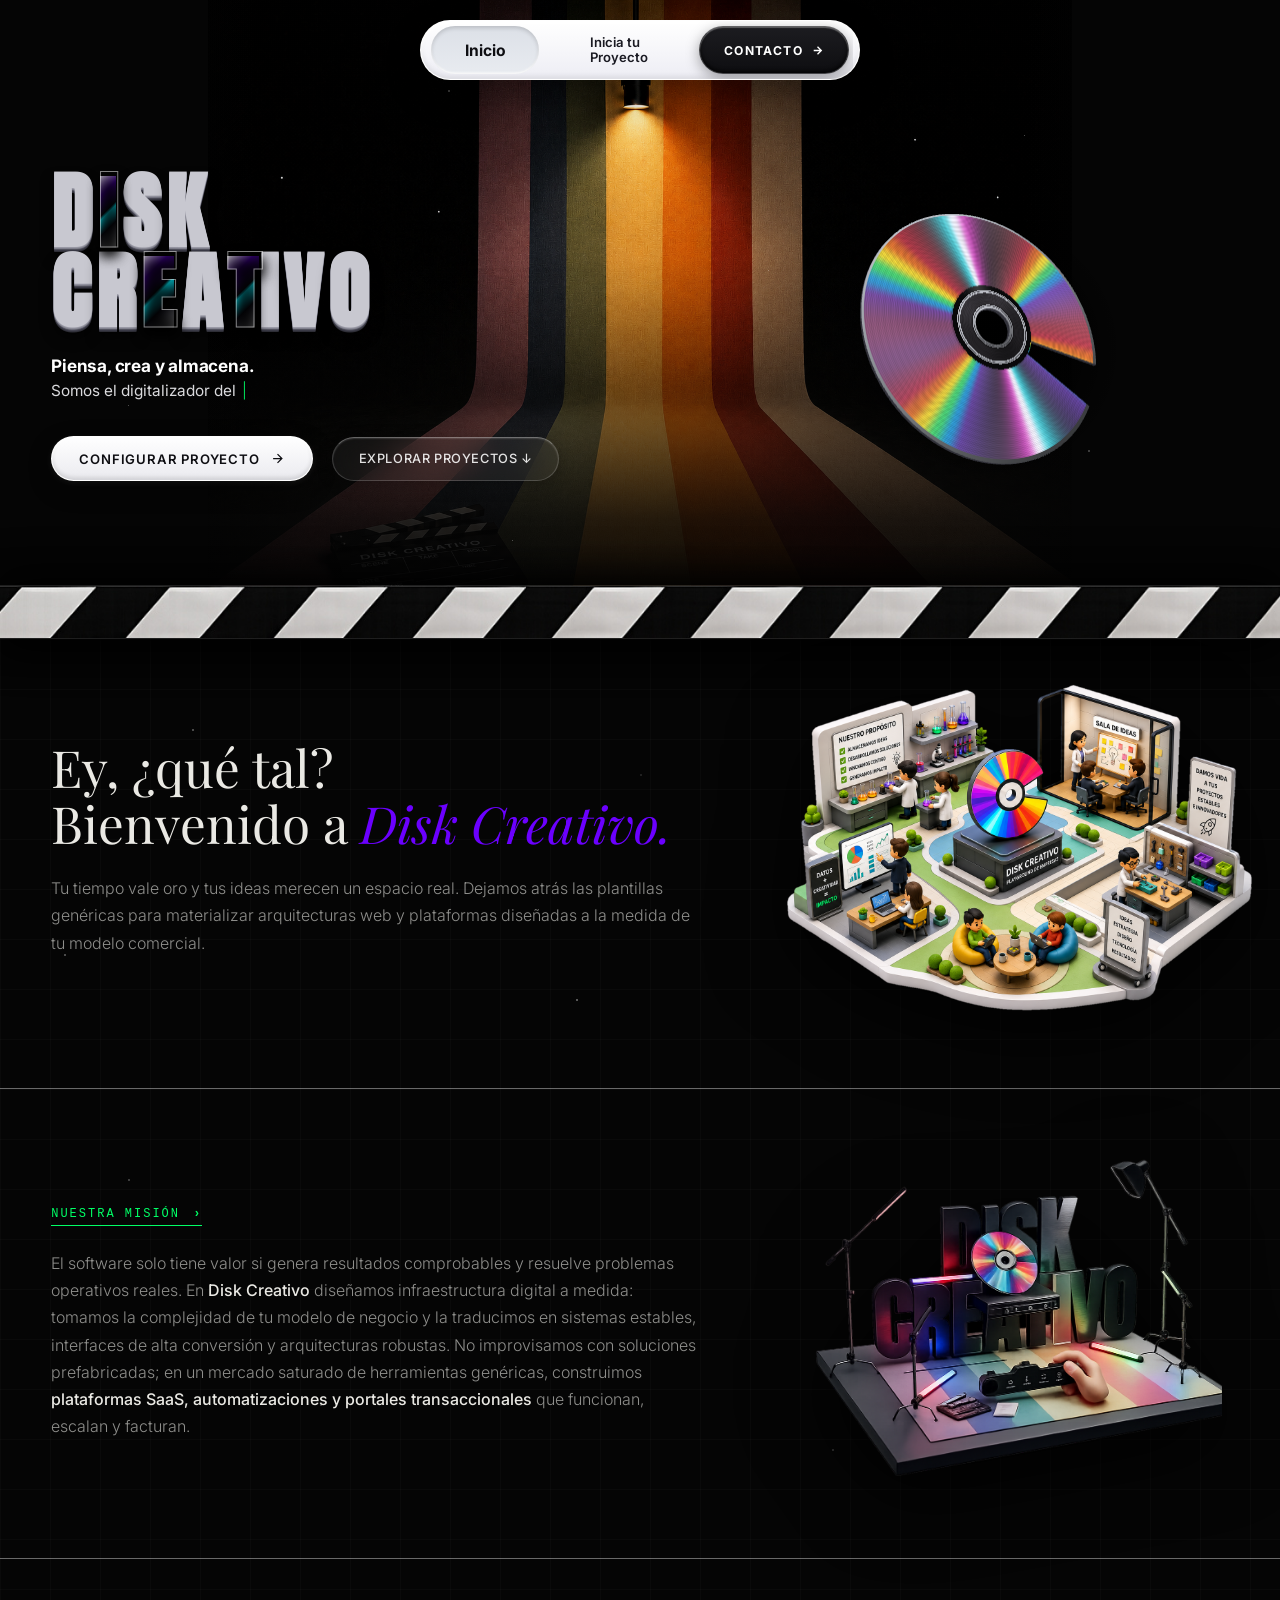
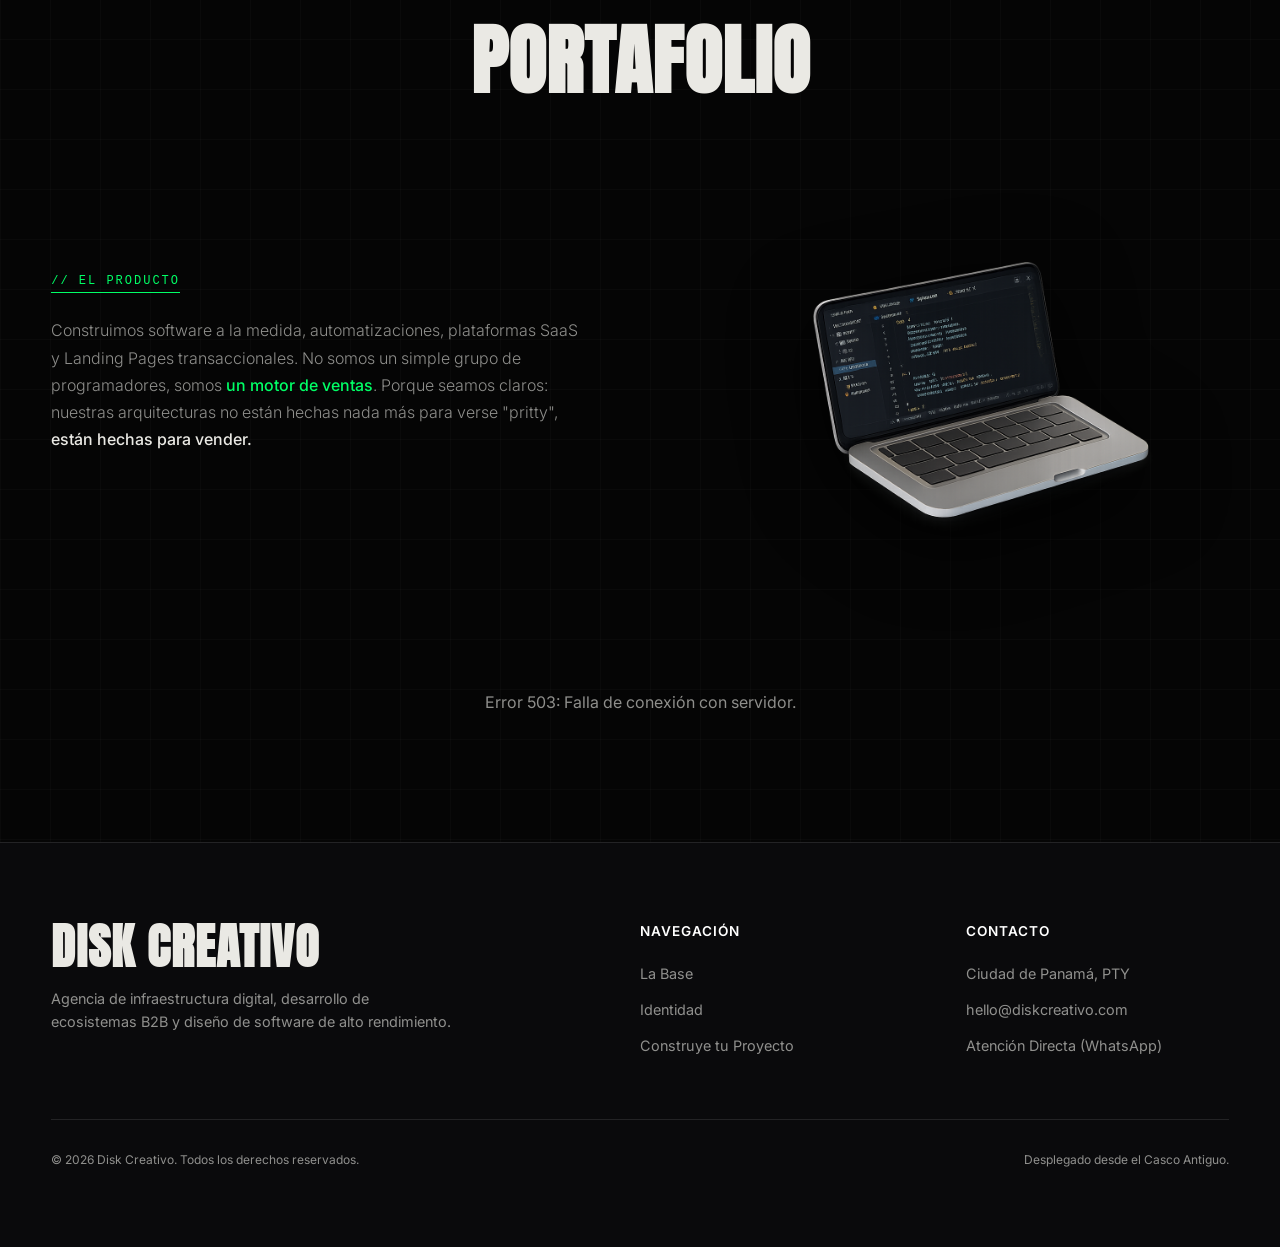
==== index.html @ 026fd25a "feat: implementar scroll suave con offset, hero typewriter dinámico y textos editoriales corporativo" ====
<!DOCTYPE html>
<html lang="es">
<head>
    <meta charset="UTF-8">
    <meta name="viewport" content="width=device-width, initial-scale=1.0, maximum-scale=1.0, user-scalable=no">
    <title>Disk Creativo | Infraestructura Digital</title>
    <meta name="description" content="Disk Creativo | Agencia de infraestructura digital, ecosistemas B2B, plataformas SaaS y Landing Pages transaccionales de alto rendimiento en Panamá.">
    <meta name="theme-color" content="#050505">
    
    <!-- Open Graph / Meta Social -->
    <meta property="og:type" content="website">
    <meta property="og:title" content="Disk Creativo | Infraestructura Digital">
    <meta property="og:description" content="Agencia de infraestructura digital, arquitectura de software y diseño de ecosistemas de alto impacto comercial.">
    <meta property="og:image" content="assets/images/brand/disco-3d.png">
    <meta name="twitter:card" content="summary_large_image">
    
    <!-- Favicon -->
    <link rel="icon" type="image/png" href="assets/images/brand/logo-nav.png">
    
    <!-- Google Fonts -->
    <link rel="preconnect" href="https://fonts.googleapis.com">
    <link rel="preconnect" href="https://fonts.gstatic.com" crossorigin>
    <link href="https://fonts.googleapis.com/css2?family=Anton&family=Inter:wght@300;400;500;600&family=Playfair+Display:ital,wght@0,400;0,600;1,400;1,700&display=swap" rel="stylesheet">

    <!-- Estilos Modulares -->
    <link rel="stylesheet" href="assets/css/main.css?v=19">
    <link rel="stylesheet" href="assets/css/landing.css?v=19">
</head>
<body>

    <!-- Lienzo de fondo ambiental espacial -->
    <div class="ambient-canvas" id="parallaxBg"></div>

    <!-- Ecosistema 3D de Cubos Flotantes -->
    <div class="floating-ecosystem">
        <div class="cube-container sym-1"><div class="cube-object"><div class="c-f f"></div><div class="c-f bk"></div><div class="c-f L"></div><div class="c-f R"></div><div class="c-f T"></div><div class="c-f B"></div></div></div>
        <div class="cube-container sym-2"><div class="cube-object"><div class="c-f f"></div><div class="c-f bk"></div><div class="c-f L"></div><div class="c-f R"></div><div class="c-f T"></div><div class="c-f B"></div></div></div>
        <div class="cube-container sym-3"><div class="cube-object"><div class="c-f f"></div><div class="c-f bk"></div><div class="c-f L"></div><div class="c-f R"></div><div class="c-f T"></div><div class="c-f B"></div></div></div>
        <div class="cube-container sym-4"><div class="cube-object"><div class="c-f f"></div><div class="c-f bk"></div><div class="c-f L"></div><div class="c-f R"></div><div class="c-f T"></div><div class="c-f B"></div></div></div>
    </div>

    <!-- Campo de estrellas -->
    <div class="stars-container">
        <div class="stars-1"></div>
        <div class="stars-2"></div>
    </div>

    <!-- ─── 02. NAVBAR CLAYMORPHISM 3D & APPLE LIQUID GLASS ─── -->
    <nav class="top-navbar nav-claymorphic is-at-top" id="topNavbar">
        <div class="navbar-inner-wrapper">
            <!-- 1. Logo de la Marca: Colapsado en estado inicial, aparece al scrollear -->
            <a href="#inicio" class="navbar-brand">
                <img src="assets/images/brand/logo-nav.png" alt="Disk Icon" class="brand-icon">
                <span class="brand-name">DISK<br>CREATIVO</span>
            </a>

            <!-- 2. Botón Inicio -->
            <a href="#inicio" class="nav-link nav-link-inicio active">
                <span>Inicio</span>
            </a>

            <!-- 3. Enlace Inicia tu Proyecto -->
            <a href="dex.html" class="nav-link nav-link-multiline">
                <span>Inicia tu<br>Proyecto</span>
            </a>

            <!-- 4. Botón Contacto -->
            <a href="https://wa.me/50768529324" target="_blank" rel="noopener noreferrer" class="nav-btn-clay">
                <span>CONTACTO</span>
                <svg viewBox="0 0 24 24" fill="none" stroke="currentColor" stroke-width="2.5"><path d="M5 12h14M12 5l7 7-7 7"/></svg>
            </a>
        </div>
    </nav>

    <!-- ─── HERO SECTION (DISTRIBUCIÓN ASIMÉTRICA & COMPACTA) ─── -->
    <section class="hero-section hero-compact" id="inicio">
        <div class="hero-split-container">
            
            <!-- Columna Izquierda: Identidad & Titular Compacto -->
            <div class="hero-text-col">
                <h1 class="hero-compact-title">
                    <div class="title-line line-disk">
                        <span class="solid-gray-letter delay-1">D</span>
                        <span class="acrylic-letter float-anim delay-1" data-text="I">I</span>
                        <span class="solid-gray-letter">S</span>
                        <span class="solid-gray-letter float-anim delay-2">K</span>
                    </div>
                    <div class="title-line line-creativo">
                        <span class="solid-gray-letter float-anim delay-3">C</span>
                        <span class="solid-gray-letter delay-4">R</span>
                        <span class="acrylic-letter float-anim delay-4" data-text="E">E</span>
                        <span class="solid-gray-letter delay-5">A</span>
                        <span class="acrylic-letter overlap-t float-anim delay-5" data-text="T">T</span>
                        <span class="solid-gray-letter overlap-i delay-6">I</span>
                        <span class="solid-gray-letter float-anim delay-6">V</span>
                        <span class="solid-gray-letter">O</span>
                    </div>
                </h1>

                <p class="hero-compact-statement">
                    <span class="hero-statement-lead">Piensa, crea y almacena.</span><br>
                    <span class="typewriter-text" id="typewriterText"></span><span class="typewriter-cursor">|</span>
                </p>

                <div class="hero-actions-row">
                    <a href="dex.html" class="hero-action-primary">
                        <span>Configurar Proyecto</span>
                        <svg viewBox="0 0 24 24" fill="none" stroke="currentColor" stroke-width="2"><path d="M5 12h14M12 5l7 7-7 7"/></svg>
                    </a>
                    <a href="#proyectos" class="hero-action-secondary">
                        Explorar Proyectos ↓
                    </a>
                </div>
            </div>

            <!-- Columna Derecha: Tótem Isotipo 3D Real (Three.js WebGL) -->
            <div class="hero-visual-col">
                <div class="hero-disc-wrapper" id="webglDiscContainer">
                    <!-- Canvas 3D con Three.js -->
                    <canvas id="threeDiscCanvas"></canvas>
                </div>
            </div>

        </div>
    </section>

    <!-- Corte Analógico -->
    <div class="analog-cut"></div>

    <!-- ─── CUERPO EDITORIAL Y PORTAFOLIO ─── -->
    <main class="engineering-bg" id="identidad">
        
        <div class="minimal-stars"></div>

        <div class="content-wrapper">
            
            <!-- Sección: Bienvenida -->
            <section class="b2b-block">
                <div class="block-text">
                    <h2 class="bp-title">Ey, ¿qué tal?<br>Bienvenido a <i>Disk Creativo.</i></h2>
                    <p class="bp-desc">
                        Tu tiempo vale oro y tus ideas merecen un espacio real. Dejamos atrás las plantillas genéricas para materializar arquitecturas web y plataformas diseñadas a la medida de tu modelo comercial.
                    </p>
                </div>
                <div class="block-img">
                    <img src="assets/images/editorial/playground-3d.png" alt="Disk Creativo 3D Playground Render" class="bp-img playground-render" loading="lazy" decoding="async">
                </div>
            </section>

            <!-- Sección: Nuestra Misión -->
            <section class="b2b-block">
                <div class="block-text">
                    <span class="bp-sub">NUESTRA MISIÓN <span class="terminal-caret">›</span></span>
                    <p class="bp-desc">
                        El software solo tiene valor si genera resultados comprobables y resuelve problemas operativos reales. En <strong>Disk Creativo</strong> diseñamos infraestructura digital a medida: tomamos la complejidad de tu modelo de negocio y la traducimos en sistemas estables, interfaces de alta conversión y arquitecturas robustas. No improvisamos con soluciones prefabricadas; en un mercado saturado de herramientas genéricas, construimos <strong>plataformas SaaS, automatizaciones y portales transaccionales</strong> que funcionan, escalan y facturan.
                    </p>
                </div>
                <div class="block-img">
                    <img src="assets/images/editorial/maqueta-movil.png" alt="Maqueta Visión Móvil" class="bp-img mobile-render" loading="lazy" decoding="async">
                </div>
            </section>

            <!-- Sección: El Producto y Portafolio -->
            <section class="b2b-block portfolio-block" id="proyectos">
                
                <div class="projects-header">
                    <h2 class="projects-title">Portafolio</h2>
                </div>

                <div class="product-split">
                    <div class="block-text">
                        <span class="bp-sub">// EL PRODUCTO</span>
                        <p class="bp-desc">
                            Construimos software a la medida, automatizaciones, plataformas SaaS y Landing Pages transaccionales. No somos un simple grupo de programadores, somos <span class="bp-highlight">un motor de ventas</span>. Porque seamos claros: nuestras arquitecturas no están hechas nada más para verse "pritty", <strong>están hechas para vender.</strong>
                        </p>
                    </div>
                    <div class="block-img">
                        <img src="assets/images/editorial/laptop-proyectos.png" alt="Maqueta Proyectos Laptop" class="bp-img laptop-render" loading="lazy" decoding="async">
                    </div>
                </div>

                <!-- Grid Dinámico de Proyectos (Google Sheets API) -->
                <div class="grid-editorial" id="portfolioGrid">
                    <div style="grid-column: 1/-1; padding: 3rem; text-align:center; color: var(--text-muted);">Iniciando lectura de servidor...</div>
                </div>

                <!-- Paginación Smooth -->
                <div class="portfolio-toggle-container" id="toggleContainer" style="display: none;">
                    <button id="toggleProjectsBtn" class="btn-toggle-portfolio">Mostrar más proyectos ↓</button>
                </div>

            </section>
        </div>

    </main>

    <!-- ─── FOOTER B2B ─── -->
    <footer class="b2b-footer">
        <div class="footer-grid">
            <div class="footer-brand">
                <h2>Disk Creativo</h2>
                <p>Agencia de infraestructura digital, desarrollo de ecosistemas B2B y diseño de software de alto rendimiento.</p>
            </div>
            <div class="footer-nav">
                <h4>Navegación</h4>
                <ul>
                    <li><a href="#inicio">La Base</a></li>
                    <li><a href="#identidad">Identidad</a></li>
                    <li><a href="dex.html">Construye tu Proyecto</a></li>
                </ul>
            </div>
            <div class="footer-nav">
                <h4>Contacto</h4>
                <ul>
                    <li><a href="#">Ciudad de Panamá, PTY</a></li>
                    <li><a href="mailto:hello@diskcreativo.com">hello@diskcreativo.com</a></li>
                    <li><a href="https://wa.me/50768529324" target="_blank" rel="noopener noreferrer">Atención Directa (WhatsApp)</a></li>
                </ul>
            </div>
        </div>
        <div class="footer-bottom">
            <span>&copy; 2026 Disk Creativo. Todos los derechos reservados.</span>
            <span>Desplegado desde el Casco Antiguo.</span>
        </div>
    </footer>

    <!-- Scripts Modulares -->
    <script src="assets/js/three.min.js"></script>
    <script src="assets/js/disc-3d.js?v=19"></script>
    <script src="assets/js/main.js?v=19"></script>
    <script src="assets/js/portfolio.js?v=19"></script>
</body>
</html>
---- assets/css/main.css ----
:root {
    /* Variables Core */
    --bg-primary: #050505;
    --bg-secondary: #0A0A0C;
    --brand-purple: #6B00FF;
    --accent-neon: #00FF66;
    --accent-neon-glow: rgba(0, 255, 102, 0.35);
    --accent-cyan: #00F0FF;
    --text-main: #EAE9E4; 
    --text-muted: rgba(234, 233, 228, 0.6);
    --hairline: 1px solid rgba(255, 255, 255, 0.1);
    --hairline-dark: 1px solid rgba(255, 255, 255, 0.05);
    /* Delimitador Técnico Editorial */
    --line-solid-white: 1px solid rgba(255, 255, 255, 0.4);
    
    /* Tipografía */
    --font-display: 'Anton', sans-serif;
    --font-serif: 'Playfair Display', serif;
    --font-sans: 'Inter', sans-serif;
    --font-code: 'Courier New', Courier, monospace;
}

/* ─── RESET Y BASE (BLINDAJE DE OVERFLOW) ─── */
html, body { 
    overflow-x: hidden !important; 
    max-width: 100vw; 
    width: 100%; 
    scroll-behavior: smooth; 
    min-height: 100%; 
}

* { 
    box-sizing: border-box; 
    margin: 0; 
    padding: 0; 
}

body {
    color: var(--text-main); 
    font-family: var(--font-sans);
    -webkit-font-smoothing: antialiased; 
    background-color: var(--bg-primary);
    position: relative; 
    min-height: 100%;
}

/* ─── 01. LIENZO DEL ESCENARIO DE INDEX (MÁS CORTO Y LADOS EN NEGRO) ─── */
.ambient-canvas {
    position: absolute;
    top: 0;
    left: 0;
    width: 100%;
    height: clamp(520px, 72vh, 760px);
    background-color: var(--bg-primary);
    background-image: 
        /* Fusión suave a los costados hacia negro sólido */
        linear-gradient(to right, #050505 0%, rgba(5,5,5,0) 20%, rgba(5,5,5,0) 80%, #050505 100%),
        /* Fusión suave inferior hacia negro antes de la cinta analógica */
        linear-gradient(to bottom, rgba(5,5,5,0.06) 0%, transparent 40%, rgba(5,5,5,0.85) 80%, #050505 100%),
        /* Fondo original de index */
        url('../images/backgrounds/escenario-lampara.png');
    background-position: center top, center top, center top;
    background-size: 100% 100%, 100% 100%, auto 100%;
    background-repeat: no-repeat;
    z-index: 1;
    pointer-events: none;
}

.stars-container { 
    position: absolute; 
    top: 0; 
    left: 0; 
    width: 100%; 
    height: 100vh; 
    z-index: 2; 
    pointer-events: none; 
    overflow: hidden;
}

.stars-1 {
    position: absolute; 
    width: 1px; 
    height: 1px; 
    background: transparent;
    box-shadow: 15vw 20vh #FFF, 40vw 60vh #FFF, 80vw 15vh #FFF, 25vw 85vh #FFF, 60vw 30vh #FFF, 90vw 70vh #FFF, 10vw 45vh #FFF, 70vw 80vh #FFF;
    opacity: 0.28;
}

.stars-2 {
    position: absolute; 
    width: 2px; 
    height: 2px; 
    background: transparent;
    box-shadow: 35vw 10vh #FFF, 85vw 50vh #FFF, 50vw 85vh #FFF, 15vw 70vh #FFF, 75vw 25vh #FFF;
    opacity: 0.22;
}

.minimal-stars { 
    position: absolute; 
    top: 0; 
    left: 0; 
    width: 100%; 
    height: 100vh; 
    z-index: 1; 
    pointer-events: none; 
    overflow: hidden;
}

.minimal-stars::after {
    content: ""; 
    position: absolute; 
    width: 2px; 
    height: 2px; 
    background: transparent;
    box-shadow: 15vw 10vh rgba(255,255,255,0.5), 85vw 25vh rgba(255,255,255,0.3), 45vw 40vh rgba(255,255,255,0.6), 10vw 60vh rgba(255,255,255,0.4), 75vw 70vh rgba(255,255,255,0.5), 90vw 15vh rgba(255,255,255,0.2), 25vw 85vh rgba(255,255,255,0.4), 65vw 90vh rgba(255,255,255,0.3), 5vw 35vh rgba(255,255,255,0.5), 50vw 15vh rgba(255,255,255,0.2);
    opacity: 0.55;
}

/* ─── 02. NAVBAR DINÁMICA CLAYMORPHISM A LIQUID GLASS (TRANSICIÓN DE ESTADOS) ─── */
.top-navbar {
    position: fixed;
    top: 20px;
    left: 50%;
    transform: translate(-50%, 0);
    height: 60px;
    border-radius: 100px;
    display: flex;
    align-items: center;
    padding: 0 6px;
    z-index: 2000;
    will-change: transform, opacity, background, box-shadow, width;
    transition: 
        width 0.48s cubic-bezier(0.16, 1, 0.3, 1),
        transform 0.65s cubic-bezier(0.16, 1, 0.3, 1),
        opacity 0.4s ease,
        background 0.35s ease,
        border-color 0.35s ease,
        box-shadow 0.35s ease;
}

/* Estado Inicial (Arriba del todo / Scroll = 0): Cápsula blanca compacta ajustada */
.top-navbar.is-at-top {
    width: min(94vw, 440px);
    background: linear-gradient(180deg, #FFFFFF 0%, #EDEDF4 100%);
    border: 1px solid rgba(255, 255, 255, 0.95);
    box-shadow: 
        inset 0 2.5px 3.5px rgba(255, 255, 255, 1),
        inset 0 -3px 5px rgba(0, 0, 0, 0.08),
        0 14px 35px rgba(0, 0, 0, 0.30);
}

/* Estado Scrolleado (Al bajar): Cápsula negra equilibrada de 580px */
.top-navbar.is-scrolled,
.top-navbar:not(.is-at-top) {
    width: min(94vw, 580px);
    background: linear-gradient(180deg, #1C1C22 0%, #101014 100%);
    border: 1px solid rgba(255, 255, 255, 0.16);
    border-top: 1px solid rgba(255, 255, 255, 0.35);
    box-shadow: 
        inset 0 1.5px 2px rgba(255, 255, 255, 0.22),
        inset 0 -2.5px 5px rgba(0, 0, 0, 0.85),
        0 18px 45px rgba(0, 0, 0, 0.65);
    backdrop-filter: blur(20px);
    -webkit-backdrop-filter: blur(20px);
}

/* Estado Oculto (Al scrollear hacia abajo tras pasar la línea de rayas analógica) */
.top-navbar.nav-hidden {
    transform: translate(-50%, -125px) !important;
    opacity: 0 !important;
    pointer-events: none !important;
}

/* Contenedor Interior: Distribución balanceada de extremo a extremo */
.navbar-inner-wrapper {
    width: 100%;
    height: 100%;
    display: flex;
    align-items: center;
    justify-content: space-between;
    overflow: hidden;
    position: relative;
    z-index: 2;
    padding: 0 4px;
}

/* ─── 1. LOGO DE LA MARCA (COLLAPSIBLE / DESLIZANTE) ─── */
.navbar-brand {
    display: flex;
    align-items: center;
    gap: 8px;
    text-decoration: none;
    white-space: nowrap;
    overflow: hidden;
    flex-shrink: 0;
}

/* En el estado inicial: Totalmente removido del flujo para que Inicio esté 100% a la izquierda sin huecos */
.top-navbar.is-at-top .navbar-brand {
    display: none !important;
}

/* En el estado scrolleado: Se despliega suavemente a la izquierda */
.top-navbar.is-scrolled .navbar-brand,
.top-navbar:not(.is-at-top) .navbar-brand {
    display: flex !important;
    max-width: 135px;
    opacity: 1;
    transform: translateX(0);
    pointer-events: auto;
    animation: navBrandReveal 0.4s cubic-bezier(0.16, 1, 0.3, 1) forwards;
}

@keyframes navBrandReveal {
    0% {
        opacity: 0;
        transform: translateX(-24px);
        max-width: 0;
    }
    100% {
        opacity: 1;
        transform: translateX(0);
        max-width: 135px;
    }
}

.brand-icon {
    height: 22px;
    width: auto;
    object-fit: contain;
    filter: drop-shadow(0 2px 5px rgba(0, 0, 0, 0.4));
    flex-shrink: 0;
}

.brand-name {
    font-family: var(--font-sans);
    font-size: 0.72rem;
    font-weight: 800;
    line-height: 1.1;
    letter-spacing: 1.2px;
    color: #FFFFFF;
    text-transform: uppercase;
    text-shadow: 0 1px 3px rgba(0, 0, 0, 0.7);
    display: inline-block;
}

/* ─── 2. BOTÓN INICIO (HENDIDURA 3D ESCULPIDA) ─── */
.nav-link.nav-link-inicio {
    display: inline-flex;
    align-items: center;
    justify-content: center;
    text-decoration: none;
    font-family: var(--font-sans);
    border-radius: 999px;
    flex-shrink: 0;
    transition: all 0.35s cubic-bezier(0.16, 1, 0.3, 1);
}

/* En Estado Inicial (Blanco): Hendidura generosa ocupando la izquierda */
.top-navbar.is-at-top .nav-link.nav-link-inicio {
    width: 108px;
    height: 48px;
    background: linear-gradient(180deg, #DCE0E7 0%, #E8EBF0 100%);
    box-shadow: 
        inset 0 2px 4px rgba(0, 0, 0, 0.16),
        inset 0 -1.5px 2px rgba(255, 255, 255, 0.95);
    color: #0E0E12;
    font-size: 0.98rem;
    font-weight: 700;
}

/* En Estado Scrolleado (Negro): Hendidura oscura y estilizada */
.top-navbar.is-scrolled .nav-link.nav-link-inicio,
.top-navbar:not(.is-at-top) .nav-link.nav-link-inicio {
    width: 86px;
    height: 44px;
    background: linear-gradient(180deg, #2A2A32 0%, #1F1F25 100%);
    box-shadow: 
        inset 0 2px 4px rgba(0, 0, 0, 0.75),
        inset 0 -1px 1.5px rgba(255, 255, 255, 0.12);
    color: #FFFFFF;
    font-size: 0.86rem;
    font-weight: 600;
}

/* ─── 3. BOTÓN 'INICIA TU PROYECTO' ─── */
.nav-link.nav-link-multiline {
    display: inline-flex;
    align-items: center;
    justify-content: center;
    text-decoration: none;
    font-family: var(--font-sans);
    font-size: 0.82rem;
    line-height: 1.15;
    text-align: left;
    flex-shrink: 0;
    transition: color 0.35s ease, opacity 0.35s ease;
}

.top-navbar.is-at-top .nav-link.nav-link-multiline {
    color: #1A1A22;
    font-weight: 600;
}

.top-navbar.is-scrolled .nav-link.nav-link-multiline,
.top-navbar:not(.is-at-top) .nav-link.nav-link-multiline {
    color: #FFFFFF;
    font-weight: 500;
}

.nav-link.nav-link-multiline:hover {
    opacity: 0.8;
}

/* ─── 4. BOTÓN CONTACTO (CÁPSULA TÁCTIL NEGRA) ─── */
.nav-btn-clay {
    height: 48px;
    padding: 0 1.5rem;
    background: linear-gradient(180deg, #1C1C20 0%, #0E0E11 100%);
    color: #FFFFFF;
    border-radius: 999px;
    font-family: var(--font-sans);
    font-size: 0.76rem;
    font-weight: 700;
    letter-spacing: 1.4px;
    display: inline-flex;
    align-items: center;
    justify-content: center;
    gap: 8px;
    text-transform: uppercase;
    text-decoration: none;
    border: 1px solid rgba(255, 255, 255, 0.18);
    border-top: 1px solid rgba(255, 255, 255, 0.35);
    box-shadow: 
        inset 0 1px 1px rgba(255, 255, 255, 0.3),
        inset 0 -2px 4px rgba(0, 0, 0, 0.8),
        0 4px 14px rgba(0, 0, 0, 0.35);
    transition: all 0.28s cubic-bezier(0.16, 1, 0.3, 1);
    cursor: pointer;
    flex-shrink: 0;
}

.nav-btn-clay svg {
    width: 13px;
    height: 13px;
    transition: transform 0.25s ease;
}

.nav-btn-clay:hover {
    transform: translateY(-1.5px);
    background: linear-gradient(180deg, #2A2A30 0%, #151518 100%);
    color: #FFFFFF;
    box-shadow: 
        inset 0 1px 1.5px rgba(255, 255, 255, 0.4),
        inset 0 -2px 4px rgba(0, 0, 0, 0.8),
        0 8px 22px rgba(0, 0, 0, 0.5);
}

.nav-btn-clay:hover svg {
    transform: translateX(3px);
}

.nav-btn-clay:active {
    transform: translateY(1.5px);
    box-shadow: 
        inset 0 2px 4px rgba(0, 0, 0, 0.9),
        0 2px 4px rgba(0, 0, 0, 0.2);
}

/* Variante Botón Arcilla Blanca Esculpida */
.nav-btn-clay.btn-clay-white {
    background: linear-gradient(180deg, #FFFFFF 0%, #E6E6EB 100%);
    color: #111116;
    border: 1px solid rgba(255, 255, 255, 1);
    box-shadow: 
        inset 0 1.5px 2.5px rgba(255, 255, 255, 1),
        inset 0 -2.5px 4px rgba(0, 0, 0, 0.12),
        0 4px 12px rgba(0, 0, 0, 0.18);
}

.nav-btn-clay.btn-clay-white:hover {
    background: linear-gradient(180deg, #FFFFFF 0%, #ECECF0 100%);
    box-shadow: 
        inset 0 1.5px 2.5px rgba(255, 255, 255, 1),
        inset 0 -2.5px 4px rgba(0, 0, 0, 0.12),
        0 7px 18px rgba(0, 0, 0, 0.25);
}

/* Modo Barra Borde a Borde con Textura Clay */
.top-navbar.style-edge {
    top: 0;
    left: 0;
    transform: none;
    width: 100%;
    border-radius: 0;
    border-left: none;
    border-right: none;
    border-top: none;
    border-bottom: 1px solid rgba(0, 0, 0, 0.08);
    box-shadow: 
        inset 0 2px 3px rgba(255, 255, 255, 1),
        inset 0 -3.5px 6px rgba(0, 0, 0, 0.08),
        0 10px 30px rgba(0, 0, 0, 0.35);
    padding: 0 4vw;
}

.top-navbar.style-edge.nav-hidden {
    transform: translateY(-100%) !important;
}

/* ─── 06. FOOTER B2B PREMIUM ─── */
.b2b-footer { 
    background-color: var(--bg-secondary); 
    border-top: var(--hairline); 
    padding: 5rem 4vw; 
    position: relative; 
    z-index: 20; 
    display: block; 
}

.footer-grid { 
    max-width: 1600px; 
    margin: 0 auto; 
    display: grid; 
    grid-template-columns: 2fr 1fr 1fr; 
    gap: 4rem; 
}

.footer-brand h2 { 
    font-family: var(--font-display); 
    font-size: clamp(2rem, 4vw, 3rem); 
    color: var(--text-main); 
    text-transform: uppercase; 
    line-height: 1; 
    margin-bottom: 1rem; 
    letter-spacing: 1px;
}

.footer-brand p { 
    font-family: var(--font-sans); 
    font-size: 0.9rem; 
    color: var(--text-muted); 
    line-height: 1.6; 
    max-width: 400px;
}

.footer-nav h4 { 
    font-family: var(--font-sans); 
    font-size: 0.85rem; 
    color: #fff; 
    text-transform: uppercase; 
    letter-spacing: 1px; 
    margin-bottom: 1.5rem; 
    font-weight: 600;
}

.footer-nav ul { 
    list-style: none; 
    display: flex; 
    flex-direction: column; 
    gap: 1rem; 
}

.footer-nav a { 
    font-family: var(--font-sans); 
    font-size: 0.9rem; 
    color: var(--text-muted); 
    text-decoration: none; 
    transition: color 0.3s;
}

.footer-nav a:hover { 
    color: var(--brand-purple); 
}

.footer-bottom { 
    max-width: 1600px; 
    margin: 0 auto; 
    margin-top: 4rem; 
    padding-top: 2rem; 
    border-top: var(--hairline); 
    display: flex; 
    justify-content: space-between; 
    align-items: center; 
    font-family: var(--font-sans); 
    font-size: 0.75rem; 
    color: var(--text-muted);
}

/* ─── RESPONSIVE MÓVIL (NAVBAR & FOOTER) ─── */
@media (max-width: 900px) {
    .ambient-canvas { 
        height: clamp(560px, 80vh, 740px);
        background-size: 100% 100%, 100% 100%, auto 100%;
        background-position: center top, center top, center top;
    }

    .top-navbar { 
        top: 12px;
        height: 50px; 
        padding: 0 4px;
    }
    .top-navbar.is-at-top {
        width: min(92vw, 320px) !important;
    }
    .top-navbar.is-scrolled,
    .top-navbar:not(.is-at-top) {
        width: min(94vw, 365px) !important;
    }
    .top-navbar.is-at-top .navbar-brand {
        display: none !important;
    }
    .top-navbar.is-scrolled .navbar-brand,
    .top-navbar:not(.is-at-top) .navbar-brand {
        display: flex !important;
        max-width: 90px !important; 
        gap: 4px; 
        animation: navBrandRevealMobile 0.38s cubic-bezier(0.16, 1, 0.3, 1) forwards;
    }
    @keyframes navBrandRevealMobile {
        0% { opacity: 0; transform: translateX(-16px); max-width: 0; }
        100% { opacity: 1; transform: translateX(0); max-width: 90px; }
    }
    .top-navbar.is-at-top .nav-link.nav-link-inicio { 
        width: 82px;
        height: 38px;
        font-size: 0.82rem; 
        padding: 0;
    }
    .top-navbar.is-scrolled .nav-link.nav-link-inicio,
    .top-navbar:not(.is-at-top) .nav-link.nav-link-inicio { 
        width: 66px;
        height: 36px;
        font-size: 0.74rem; 
        padding: 0;
    }
    .nav-link.nav-link-multiline { 
        font-size: 0.66rem; 
        line-height: 1.1;
    }
    .brand-icon { 
        height: 17px; 
    }
    .brand-name { 
        font-size: 0.54rem; 
        letter-spacing: 0.8px;
    }
    .nav-btn-clay { 
        height: 38px;
        padding: 0 0.95rem; 
        font-size: 0.65rem; 
        letter-spacing: 0.8px;
        gap: 4px; 
    }
    .nav-btn-clay svg {
        width: 10px;
        height: 10px;
    }

    .footer-grid { 
        grid-template-columns: 1fr; 
        gap: 3rem; 
    }
    .footer-bottom { 
        flex-direction: column; 
        gap: 1rem; 
        text-align: center; 
    }
}
---- assets/css/landing.css ----
/* ─── 03. HERO SECTION (DISTRIBUCIÓN ASIMÉTRICA & COMPACTA) ─── */
.hero-section.hero-compact {
    position: relative;
    min-height: 65vh;
    height: auto;
    display: flex;
    align-items: center;
    justify-content: center;
    padding: clamp(100px, 14vh, 135px) 4vw clamp(40px, 6vh, 60px) 4vw;
    z-index: 10;
}

.hero-split-container {
    width: 100%;
    max-width: 1320px;
    margin: 0 auto;
    display: grid;
    grid-template-columns: 1.15fr 0.85fr;
    align-items: center;
    gap: clamp(2rem, 5vw, 5rem);
    position: relative;
    z-index: 10;
}

/* Columna Izquierda: Información & Titular */
.hero-text-col {
    display: flex;
    flex-direction: column;
    align-items: flex-start;
    text-align: left;
    position: relative;
    z-index: 12;
}

.hero-compact-title {
    font-family: var(--font-display);
    font-size: clamp(3rem, 6.5vw, 7.2rem);
    line-height: 0.86;
    text-transform: uppercase;
    display: flex;
    flex-direction: column;
    gap: clamp(0.3rem, 1vh, 0.8rem);
    margin: 0 0 1.5rem 0;
    letter-spacing: -1px;
    width: 100%;
}

.hero-compact-title .title-line {
    display: inline-flex;
    align-items: center;
    gap: 0.08em;
}

/* MATERIALES TIPOGRÁFICOS - MATEMÁTICA 3D PROPORCIONAL (EM UNITS) */
.solid-gray-letter {
    color: #C8C8D0; 
    display: inline-block; 
    position: relative;
    text-shadow: 
        0px 0.01em 0px #9A9AA6,
        0px 0.02em 0px #82828E,
        0px 0.03em 0px #6A6A76,
        0px 0.04em 0px #52525E,
        0px 0.05em 0px #3A3A46,
        0px 0.06em 0px #2E2E36,
        0px 0.12em 0.15em rgba(0, 0, 0, 0.65);
    z-index: 1; 
}

/* AISLAMIENTO WEBKIT PARA ACRÍLICO (EVITA RUPTURA EN iOS Y REPAINT EN CHROME) */
.acrylic-letter {
    font-family: var(--font-display); 
    display: inline-block; 
    position: relative;
    color: rgba(0, 0, 0, 0.01); 
    text-shadow: 0px 0.1em 0.15em rgba(0, 0, 0, 0.82);
    z-index: 10; 
}

.acrylic-letter::after {
    content: attr(data-text);
    position: absolute; 
    left: 0; 
    top: 0;
    background: linear-gradient(135deg, rgba(255,255,255,0.75) 0%, rgba(112,0,255,0.45) 25%, rgba(10,10,18,0.92) 48%, rgba(0,240,255,0.85) 52%, rgba(10,10,18,0.92) 70%, rgba(255,255,255,0.4) 100%);
    -webkit-background-clip: text; 
    background-clip: text; 
    color: transparent; 
    -webkit-text-fill-color: transparent; 
    -webkit-text-stroke: 1px rgba(255, 255, 255, 0.5); 
    z-index: 2; 
    pointer-events: none;
}

.overlap-i { margin-left: -0.08em; }
.overlap-t { z-index: 25 !important; position: relative; }

@keyframes floatLetter { 
    0%, 100% { transform: translate3d(0, 0px, 0); } 
    50% { transform: translate3d(0, -6px, 0); } 
}

.float-anim { 
    display: inline-block; 
    animation: floatLetter 8s ease-in-out infinite; 
    will-change: transform;
}
.delay-1 { animation-delay: 0s; } 
.delay-2 { animation-delay: 1.5s; } 
.delay-3 { animation-delay: 3s; } 
.delay-4 { animation-delay: 4.5s; } 
.delay-5 { animation-delay: 6s; } 
.delay-6 { animation-delay: 7.5s; }

.hero-compact-statement {
    max-width: 580px;
    font-family: var(--font-sans);
    font-size: clamp(0.95rem, 1.2vw, 1.12rem);
    line-height: 1.6;
    color: rgba(242, 242, 245, 0.8);
    font-weight: 300;
    margin-bottom: 2rem;
    text-align: left;
}

.hero-compact-statement em {
    font-family: var(--font-serif);
    font-style: italic;
    color: #FFFFFF;
    font-size: 1.08em;
}

.hero-compact-statement strong {
    color: #FFFFFF;
    font-weight: 600;
}

.hero-statement-lead {
    font-size: 1.12em;
    font-weight: 700;
    color: #FFFFFF;
    letter-spacing: -0.2px;
}

.typewriter-text {
    font-weight: 400;
    color: rgba(242, 242, 245, 0.9);
}

.typewriter-cursor {
    display: inline-block;
    color: var(--accent-neon, #00FF66);
    font-weight: 300;
    margin-left: 2px;
    animation: blinkTypeCursor 0.9s steps(1) infinite;
}

@keyframes blinkTypeCursor {
    0%, 100% { opacity: 1; }
    50% { opacity: 0; }
}

.terminal-caret {
    display: inline-block;
    color: var(--accent-neon, #00FF66);
    font-weight: 800;
    margin-left: 4px;
    animation: blinkCaret 1.1s steps(1) infinite;
}

@keyframes blinkCaret {
    0%, 100% { opacity: 1; transform: scale(1); }
    50% { opacity: 0.2; transform: scale(0.92); }
}

.hero-actions-row {
    display: flex;
    align-items: center;
    gap: 1.2rem;
    flex-wrap: wrap;
}

/* Botón Primario: Cápsula Claymorphism 3D Smooth */
.hero-action-primary {
    display: inline-flex;
    align-items: center;
    gap: 10px;
    background: linear-gradient(180deg, #FFFFFF 0%, #EAEAEF 100%);
    color: #0E0E12;
    font-family: var(--font-sans);
    font-weight: 600;
    font-size: 0.82rem;
    padding: 0.85rem 1.7rem;
    text-transform: uppercase;
    letter-spacing: 0.8px;
    text-decoration: none;
    border-radius: 100px;
    border: 1px solid rgba(255, 255, 255, 0.95);
    transition: all 0.28s cubic-bezier(0.16, 1, 0.3, 1);
    box-shadow: 
        inset 0 1.5px 2px rgba(255, 255, 255, 1),
        inset 0 -2.5px 4px rgba(0, 0, 0, 0.12),
        0 8px 24px -2px rgba(0, 0, 0, 0.45),
        0 2px 6px rgba(255, 255, 255, 0.08);
}

.hero-action-primary svg {
    width: 15px;
    height: 15px;
    transition: transform 0.28s cubic-bezier(0.16, 1, 0.3, 1);
}

.hero-action-primary:hover {
    background: linear-gradient(180deg, #FFFFFF 0%, #F5F5FA 100%);
    color: #000000;
    transform: translateY(-2px);
    box-shadow: 
        inset 0 1.5px 2px rgba(255, 255, 255, 1),
        inset 0 -2px 3px rgba(0, 0, 0, 0.1),
        0 14px 30px -4px rgba(255, 255, 255, 0.2),
        0 8px 20px rgba(0, 0, 0, 0.5);
}

.hero-action-primary:hover svg {
    transform: translateX(4px);
}

.hero-action-primary:active {
    transform: translateY(1px);
    box-shadow: 
        inset 0 2px 4px rgba(0, 0, 0, 0.2),
        0 2px 6px rgba(0, 0, 0, 0.3);
}

/* Botón Secundario: Cápsula Frosted Liquid Glass */
.hero-action-secondary {
    display: inline-flex;
    align-items: center;
    gap: 8px;
    font-family: var(--font-sans);
    font-size: 0.80rem;
    font-weight: 500;
    letter-spacing: 0.6px;
    color: rgba(255, 255, 255, 0.88);
    text-transform: uppercase;
    text-decoration: none;
    padding: 0.85rem 1.6rem;
    border-radius: 100px;
    border: 1px solid rgba(255, 255, 255, 0.18);
    border-top: 1px solid rgba(255, 255, 255, 0.35);
    background: rgba(255, 255, 255, 0.05);
    backdrop-filter: blur(16px);
    -webkit-backdrop-filter: blur(16px);
    box-shadow: 
        inset 0 1px 1.5px rgba(255, 255, 255, 0.15),
        0 4px 16px rgba(0, 0, 0, 0.25);
    transition: all 0.28s cubic-bezier(0.16, 1, 0.3, 1);
}

.hero-action-secondary:hover {
    color: #FFFFFF;
    border-color: rgba(255, 255, 255, 0.38);
    background: rgba(255, 255, 255, 0.11);
    transform: translateY(-2px);
    box-shadow: 
        inset 0 1px 2px rgba(255, 255, 255, 0.25),
        0 8px 24px rgba(0, 0, 0, 0.35);
}

.hero-action-secondary:active {
    transform: translateY(1px);
    box-shadow: 
        inset 0 1px 3px rgba(0, 0, 0, 0.3),
        0 2px 6px rgba(0, 0, 0, 0.2);
}

/* Columna Derecha: Tótem Isotipo 3D Real (Three.js WebGL) */
.hero-visual-col {
    display: flex;
    align-items: center;
    justify-content: center;
    position: relative;
}

.hero-disc-wrapper {
    position: relative;
    width: clamp(220px, 23vw, 330px);
    height: clamp(220px, 23vw, 330px);
    display: flex;
    align-items: center;
    justify-content: center;
    user-select: none;
}

.hero-disc-wrapper::before {
    content: "";
    position: absolute;
    inset: 6%;
    border-radius: 50%;
    background: radial-gradient(circle, rgba(0, 0, 0, 0.92) 0%, rgba(0, 0, 0, 0.55) 48%, transparent 72%);
    transform: translateY(20px);
    pointer-events: none;
    z-index: 0;
}

#threeDiscCanvas {
    position: relative;
    z-index: 1;
    width: 100% !important;
    height: 100% !important;
    display: block;
    pointer-events: none;
}

.analog-cut {
    width: 100%; 
    height: 6vh; 
    min-height: 40px; 
    display: block;
    background-image: url('../images/backgrounds/cinta-analogica.jpg');
    background-size: cover; 
    background-position: center; 
    background-repeat: no-repeat;
    position: relative; 
    z-index: 25; 
    border-top: var(--hairline); 
    border-bottom: var(--hairline);
    box-shadow: 0 -10px 40px rgba(0,0,0,0.9), 0 10px 40px rgba(0,0,0,0.9);
}

/* ─── CUBOS 3D ESPACIALES (AISLADOS EN GPU Y CONFINADOS AL HERO) ─── */
.floating-ecosystem { 
    position: absolute; 
    top: 0;
    left: 0;
    width: 100%;
    height: clamp(520px, 72vh, 760px);
    pointer-events: none; 
    overflow: hidden; 
    z-index: 0; 
    perspective: 1800px; 
    contain: strict;
}

.cube-container { 
    position: absolute; 
    transform-style: preserve-3d; 
    will-change: transform;
}

.cube-object { 
    position: relative; 
    width: 100%; 
    height: 100%; 
    transform-style: preserve-3d; 
    will-change: transform;
}

.c-f { 
    position: absolute; 
    width: 100%; 
    height: 100%; 
    border: 1px solid var(--cube-edge); 
    backface-visibility: hidden; 
    box-shadow: 0 10px 25px rgba(0, 0, 0, 0.55);
    opacity: 1; 
}

.f { transform: translateZ(calc(var(--size) / 2)); background: var(--c-bright); } 
.bk { transform: rotateY(180deg) translateZ(calc(var(--size) / 2)); background: var(--c-deep); } 
.L { transform: rotateY(-90deg) translateZ(calc(var(--size) / 2)); background: var(--c-mid); } 
.R { transform: rotateY(90deg) translateZ(calc(var(--size) / 2)); background: var(--c-dark); } 
.T { transform: rotateX(90deg) translateZ(calc(var(--size) / 2)); background: var(--c-bright); } 
.B { transform: rotateX(-90deg) translateZ(calc(var(--size) / 2)); background: var(--c-dark); }

@keyframes slowRotate1 { to { transform: rotateX(360deg) rotateY(180deg); } } 
@keyframes slowRotate2 { to { transform: rotateX(-180deg) rotateY(360deg) rotateZ(90deg); } } 
@keyframes slowRotate3 { to { transform: rotateX(90deg) rotateY(-180deg) rotateZ(360deg); } } 
@keyframes slowRotate4 { to { transform: rotateX(-360deg) rotateZ(-180deg); } } 
@keyframes spaceDrift { 
    0%, 100% { transform: translate3d(0, 0, 0); } 
    33% { transform: translate3d(20px, -14px, 0); } 
    66% { transform: translate3d(-12px, 16px, 0); } 
}

.sym-1 { 
    --size: clamp(7rem, 12vw, 14rem); 
    width: var(--size); 
    height: var(--size); 
    top: 10%; 
    left: 5%; 
    opacity: 0.28;
    z-index: 10; 
    animation: spaceDrift 60s infinite ease-in-out; 
} 
.sym-1 .cube-object { animation: slowRotate1 95s infinite linear; } 

.sym-2 { 
    --size: clamp(2.8rem, 5vw, 5rem); 
    width: var(--size); 
    height: var(--size); 
    top: 22%; 
    right: 12%; 
    opacity: 0.55; 
    animation: spaceDrift 75s infinite ease-in-out reverse -10s; 
} 
.sym-2 .cube-object { animation: slowRotate2 120s infinite linear -15s; } 

.sym-3 { 
    --size: clamp(2.2rem, 4vw, 4rem); 
    width: var(--size); 
    height: var(--size); 
    bottom: 18%; 
    left: 16%; 
    opacity: 0.45; 
    animation: spaceDrift 90s infinite ease-in-out -25s; 
} 
.sym-3 .cube-object { animation: slowRotate3 105s infinite linear -5s; } 

.sym-4 { 
    --size: clamp(1.5rem, 2.8vw, 2.8rem); 
    width: var(--size); 
    height: var(--size); 
    top: 60%; 
    right: 32%; 
    opacity: 0.18; 
    animation: spaceDrift 80s infinite linear reverse -40s; 
} 
.sym-4 .cube-object { animation: slowRotate4 130s infinite linear; }

/* ─── 05. NÚCLEO INFERIOR (LAYOUT EDITORIAL B2B) ─── */
.engineering-bg { 
    background-color: var(--bg-primary); 
    background-image: 
        linear-gradient(rgba(255,255,255,0.02) 1px, transparent 1px),
        linear-gradient(90deg, rgba(255,255,255,0.02) 1px, transparent 1px);
    background-size: 50px 50px;
    position: relative; 
    z-index: 20; 
    padding-bottom: 50px; 
    width: 100%; 
    overflow: hidden; 
}

.content-wrapper {
    position: relative; 
    z-index: 10;
    max-width: 1400px; 
    margin: 0 auto; 
    width: 100%;
}

.b2b-block {
    display: grid; 
    grid-template-columns: 55% 45%; 
    gap: 3rem;
    align-items: center; 
    padding: 4rem 4vw;
    border-top: var(--line-solid-white);
}
.b2b-block:first-child { 
    border-top: none; 
    padding-top: 2rem; 
}

.block-text { 
    display: flex; 
    flex-direction: column; 
    gap: 1.5rem; 
}

.bp-sub { 
    font-family: var(--font-code); 
    color: var(--accent-neon); 
    font-size: 0.75rem; 
    letter-spacing: 2px; 
    text-transform: uppercase; 
    display: inline-block; 
    border-bottom: 1px solid var(--accent-neon); 
    padding-bottom: 4px; 
    align-self: flex-start;
}

.bp-title { 
    font-family: var(--font-serif); 
    font-size: clamp(2.5rem, 4vw, 4.5rem); 
    line-height: 1.1; 
    color: var(--text-main); 
    font-weight: 400; 
    margin: 0; 
    word-break: keep-all; 
    hyphens: none;
}
.bp-title i { 
    color: var(--brand-purple); 
    font-style: italic; 
}

.bp-desc { 
    font-family: var(--font-sans); 
    font-size: clamp(1rem, 1.2vw, 1.15rem); 
    line-height: 1.7; 
    color: var(--text-muted); 
    font-weight: 300; 
    margin: 0;
}
.bp-desc strong { 
    color: var(--text-main); 
    font-weight: 500; 
}
.bp-highlight { 
    color: var(--accent-neon); 
    font-style: normal; 
    font-weight: 500;
}

.block-img { 
    display: flex; 
    justify-content: center; 
    align-items: center; 
    position: relative; 
}
.bp-img { 
    width: 100%; 
    height: auto; 
    object-fit: contain; 
    filter: drop-shadow(0 20px 40px rgba(0,0,0,0.9)); 
}

@keyframes floatEditorial { 
    0%, 100% { transform: translateY(0px); } 
    50% { transform: translateY(-8px); } 
}

.bp-img.playground-render { 
    max-width: 550px; 
    animation: floatEditorial 10s ease-in-out infinite; 
}
.bp-img.mobile-render { 
    max-width: 420px; 
    animation: floatEditorial 12s ease-in-out infinite reverse; 
}
.bp-img.laptop-render { 
    max-width: 750px; 
    animation: floatEditorial 11s ease-in-out infinite; 
}

/* ─── DIRECTORIO / PORTAFOLIO ─── */
.portfolio-block {
    display: block; 
    padding-top: 4rem; 
    padding-bottom: 2rem;
    border-top: var(--line-solid-white);
}

.projects-header { 
    margin-bottom: 3rem; 
    text-align: center; 
}
.projects-title { 
    font-family: var(--font-display); 
    font-size: clamp(3rem, 6vw, 5rem); 
    color: var(--text-main); 
    line-height: 1; 
    text-transform: uppercase; 
    letter-spacing: 1px; 
    margin: 0; 
    word-break: keep-all; 
    hyphens: none;
}

.product-split {
    display: grid; 
    grid-template-columns: 45% 55%; 
    gap: 3rem;
    align-items: center; 
    margin-bottom: 4rem;
}

.grid-editorial { 
    display: grid; 
    grid-template-columns: repeat(auto-fill, minmax(350px, 1fr)); 
    gap: 3rem; 
    perspective: 1200px; 
    width: 100%;
}
.card-wrapper { 
    width: 100%; 
    perspective: 1200px; 
}

.card-hidden { 
    display: none !important; 
}

.card-editorial {
    width: 100%; 
    background: #161618; 
    border: var(--hairline-dark);
    padding: 1.5rem; 
    display: flex; 
    flex-direction: column; 
    text-decoration: none; 
    cursor: pointer;
    transform-style: preserve-3d; 
    transition: transform 0.4s cubic-bezier(0.16, 1, 0.3, 1), box-shadow 0.4s, border-color 0.3s;
    box-shadow: 0 10px 30px rgba(0,0,0,0.8);
}
.card-thumb {
    width: 100%; 
    height: 260px; 
    background: #050505; 
    transform: translate3d(0,0,20px);
    position: relative; 
    overflow: hidden; 
    pointer-events: none;
}
.card-thumb img { 
    width: 100%; 
    height: 100%; 
    object-fit: cover; 
    filter: grayscale(15%); 
    transition: all 0.5s ease; 
}

.card-content { 
    padding: 1.5rem 0 0 0; 
    transform: translate3d(0, 0, 30px); 
    display: flex; 
    flex-direction: column; 
    pointer-events: none;
}
.card-badge { 
    font-family: var(--font-code); 
    font-size: 0.65rem; 
    color: var(--brand-purple); 
    font-weight: 600; 
    letter-spacing: 2px; 
    text-transform: uppercase; 
    margin-bottom: 0.8rem;
}

.card-title { 
    font-family: var(--font-serif); 
    font-size: 1.8rem; 
    color: #FFFFFF; 
    line-height: 1.1; 
    margin-bottom: 0.5rem; 
    font-weight: 500;
}
.card-desc { 
    font-family: var(--font-sans); 
    font-size: 0.85rem; 
    font-weight: 300; 
    color: rgba(255,255,255,0.6); 
    line-height: 1.5; 
    display: -webkit-box; 
    -webkit-line-clamp: 2; 
    -webkit-box-orient: vertical; 
    overflow: hidden; 
}

.card-bottom { 
    padding: 1rem 0 0 0; 
    margin-top: 1rem; 
    border-top: var(--hairline-dark); 
    transform: translate3d(0, 0, 40px); 
    display: flex; 
    justify-content: space-between; 
    align-items: center; 
    pointer-events: none; 
}
.card-exe { 
    font-family: var(--font-sans); 
    font-size: 0.7rem; 
    text-transform: uppercase; 
    letter-spacing: 1px; 
    color: #FFFFFF; 
    font-weight: 600; 
    transition: color 0.3s;
}

.card-editorial:hover { 
    transform: translateY(-10px) rotateX(2deg); 
    box-shadow: 0 30px 60px rgba(0,0,0,0.9); 
    border-color: rgba(255,255,255,0.15);
}
.card-editorial:hover .card-thumb img { 
    filter: grayscale(0%) scale(1.05); 
}
.card-editorial:hover .card-exe { 
    color: var(--accent-neon); 
}

/* BOTÓN BRUTALISTA MOSTRAR MÁS */
.portfolio-toggle-container {
    display: flex; 
    justify-content: center; 
    width: 100%; 
    margin-top: 4rem;
}
.btn-toggle-portfolio {
    background: rgba(255, 255, 255, 0.04); 
    color: var(--text-main);
    border: 1px solid rgba(255, 255, 255, 0.18);
    border-top: 1px solid rgba(255, 255, 255, 0.35);
    padding: 0.85rem 2.2rem;
    border-radius: 100px;
    font-family: var(--font-sans); 
    font-size: 0.78rem; 
    font-weight: 600;
    letter-spacing: 1.2px;
    text-transform: uppercase; 
    cursor: pointer; 
    backdrop-filter: blur(12px);
    -webkit-backdrop-filter: blur(12px);
    box-shadow: inset 0 1px 1px rgba(255, 255, 255, 0.15), 0 4px 16px rgba(0, 0, 0, 0.3);
    transition: all 0.28s cubic-bezier(0.16, 1, 0.3, 1);
}

.btn-toggle-portfolio:hover {
    background: rgba(255, 255, 255, 0.12); 
    color: #FFFFFF;
    border-color: rgba(255, 255, 255, 0.38);
    transform: translateY(-2px);
    box-shadow: inset 0 1px 2px rgba(255, 255, 255, 0.25), 0 8px 24px rgba(0, 0, 0, 0.4);
}

/* ─── RESPONSIVE MÓVIL BLINDADO ─── */
@media (max-width: 900px) {
    /* Cubos 3D optimizados: eliminar cubos grandes que interfieren con la pantalla */
    .sym-1 { display: none; }
    .sym-2 { --size: 3.5rem; top: 18%; right: 6%; opacity: 0.4; }
    .sym-3 { --size: 2.2rem; bottom: 18%; left: 6%; opacity: 0.3; }
    .sym-4 { display: none; }

    /* DYNAMIC VIEWPORT & SAFE SCALING */
    .hero-section.hero-compact {
        min-height: auto;
        padding: 85px 5vw 35px 5vw;
    }

    .hero-split-container {
        grid-template-columns: 1fr;
        gap: 2.2rem;
        text-align: center;
    }

    .hero-text-col {
        align-items: center;
        text-align: center;
    }

    .hero-compact-title {
        font-size: clamp(2.6rem, 11vw, 4.4rem);
        align-items: center;
        gap: 0.2rem;
        margin-bottom: 1.2rem;
    }

    .hero-compact-statement {
        text-align: center;
        font-size: 0.95rem;
        margin-bottom: 1.6rem;
    }

    .hero-actions-row {
        justify-content: center;
        width: 100%;
        gap: 0.8rem;
    }

    .hero-visual-col {
        order: -1;
        margin-bottom: 0.5rem;
    }

    .hero-disc-wrapper {
        width: clamp(175px, 42vw, 235px);
        height: clamp(175px, 42vw, 235px);
    }

    .floating-ecosystem {
        height: clamp(560px, 80vh, 740px);
    }
    .sym-1 { display: none; }
    .sym-2 { --size: 3rem; top: 18%; right: 6%; opacity: 0.35; }
    .sym-3 { --size: 2rem; bottom: 18%; left: 6%; opacity: 0.25; } 

    .b2b-block { 
        grid-template-columns: 1fr; 
        gap: 1.5rem; 
        padding: 2rem 1.5rem; 
    }
    
    .bp-title { 
        font-size: clamp(1.5rem, 8vw, 2.2rem); 
        line-height: 1.2; 
        word-break: keep-all; 
        hyphens: none;
    }
    .bp-desc { 
        font-size: 0.9rem; 
    }

    .block-text { 
        gap: 1rem; 
    }

    .product-split { 
        grid-template-columns: 1fr; 
        gap: 1.5rem; 
        margin-bottom: 2rem; 
        padding: 0 1.5rem; 
    }
    .product-split .block-text { order: 1; }
    .product-split .block-img { order: 2; }

    .projects-header { 
        margin-bottom: 1.5rem; 
    }
    .projects-title { 
        font-size: clamp(2rem, 10vw, 2.8rem); 
        word-break: keep-all; 
        hyphens: none;
    } 
    
    .portfolio-block { 
        padding-top: 2rem; 
        padding-bottom: 2rem; 
    }

    .grid-editorial { 
        grid-template-columns: 1fr; 
        gap: 1.5rem; 
        padding: 0 1.5rem;
    }
    .card-editorial { 
        padding: 0.8rem; 
    }
    .card-wrapper { 
        height: auto; 
    }
    .card-thumb { 
        height: 160px; 
    }
    .card-content { 
        padding: 1rem 0 0 0; 
    }
    .card-badge { 
        font-size: 0.5rem; 
        margin-bottom: 0.4rem;
    }
    .card-title { 
        font-size: 1.2rem; 
        margin-bottom: 0.3rem;
    }
    .card-desc { 
        font-size: 0.75rem; 
        line-height: 1.3; 
        -webkit-line-clamp: 2;
    }
    .card-bottom { 
        padding: 0.5rem 0 0 0; 
        margin-top: 0.5rem;
    }
    .card-exe { 
        font-size: 0.6rem; 
    }
    
    .float-anim { 
        animation: floatLetterMobile 8s ease-in-out infinite; 
    }
    @keyframes floatLetterMobile { 
        0%, 100% { transform: translateY(0px); } 
        50% { transform: translateY(-4px); } 
    }
}

/* ─── PANTALLAS ULTRA ESTRECHAS (< 480px) ─── */
@media (max-width: 480px) {
    .hero-compact-title {
        font-size: clamp(2.2rem, 11.5vw, 3.2rem);
    }
    .hero-actions-row {
        flex-direction: column;
        gap: 0.8rem;
    }
    .hero-action-primary, .hero-action-secondary {
        width: 100%;
        text-align: center;
        justify-content: center;
    }
    .hero-disc-wrapper {
        width: clamp(150px, 46vw, 195px);
        height: clamp(150px, 46vw, 195px);
    }
}
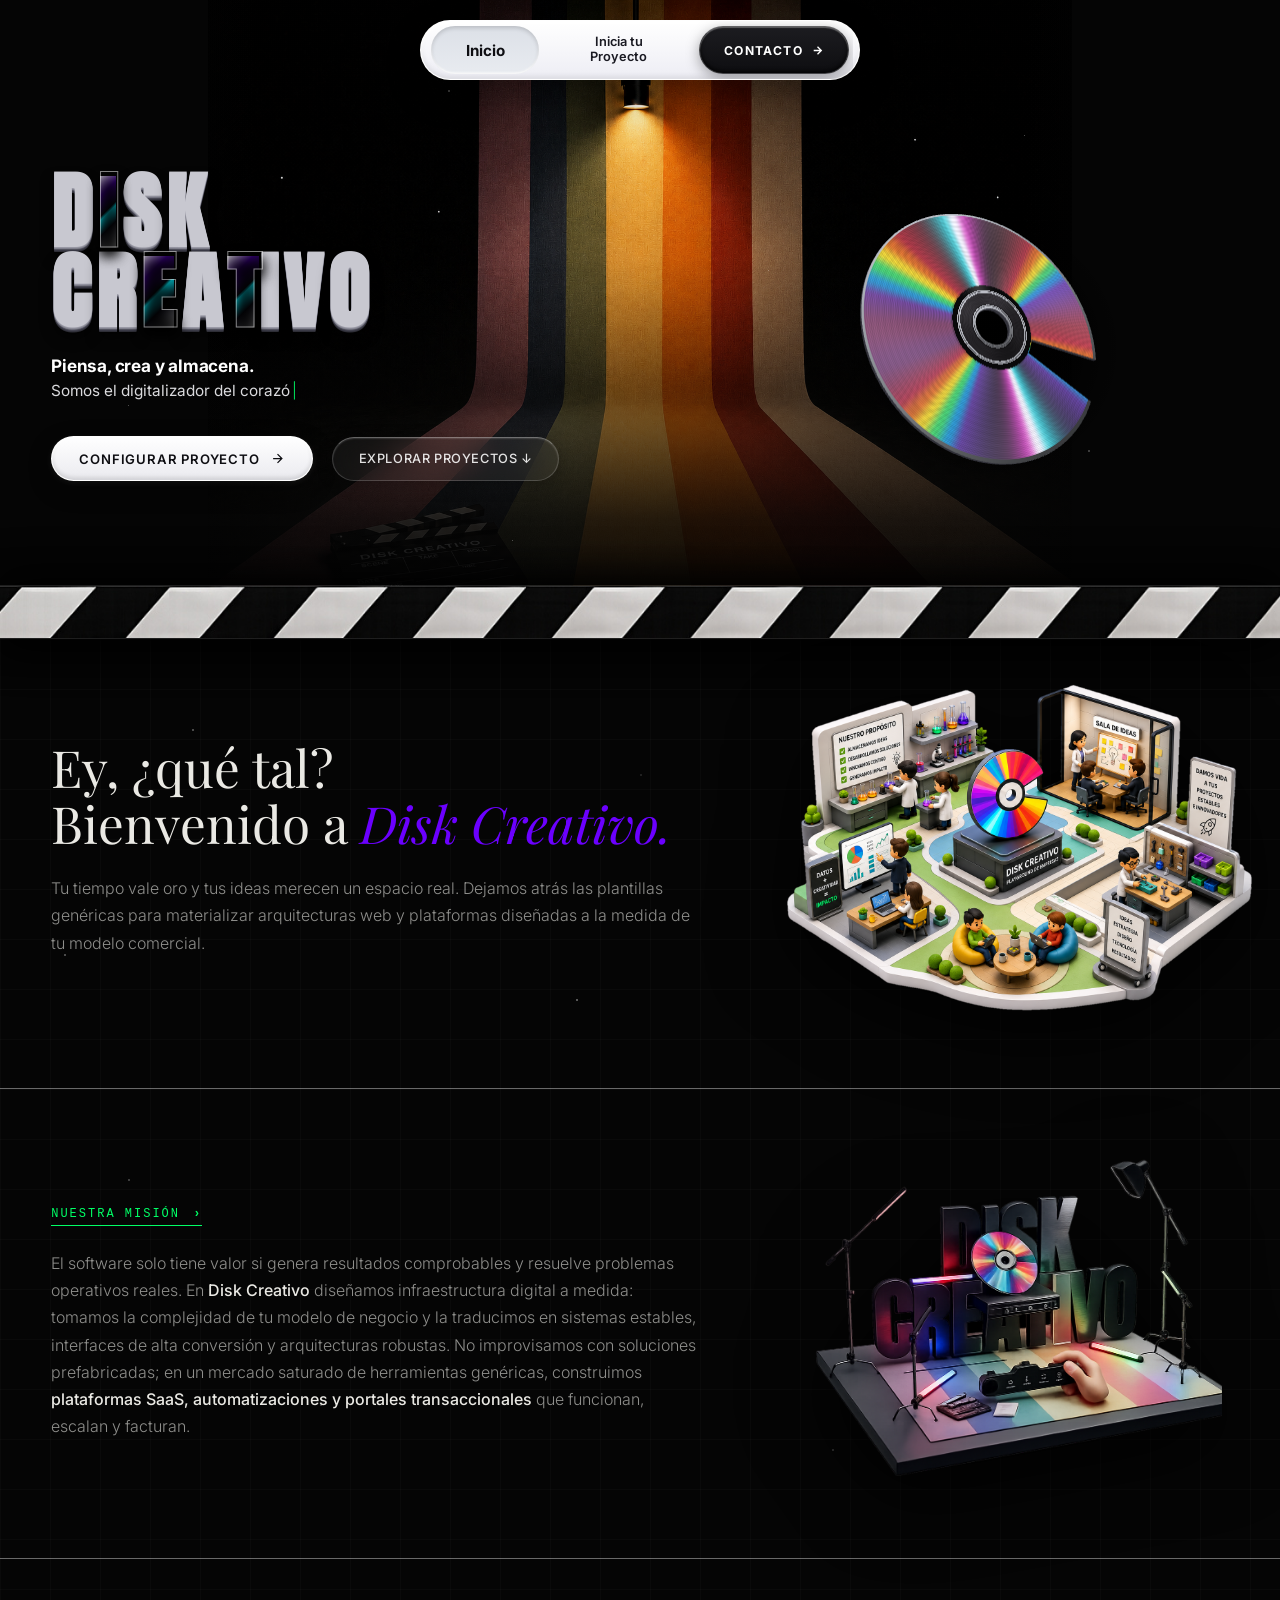
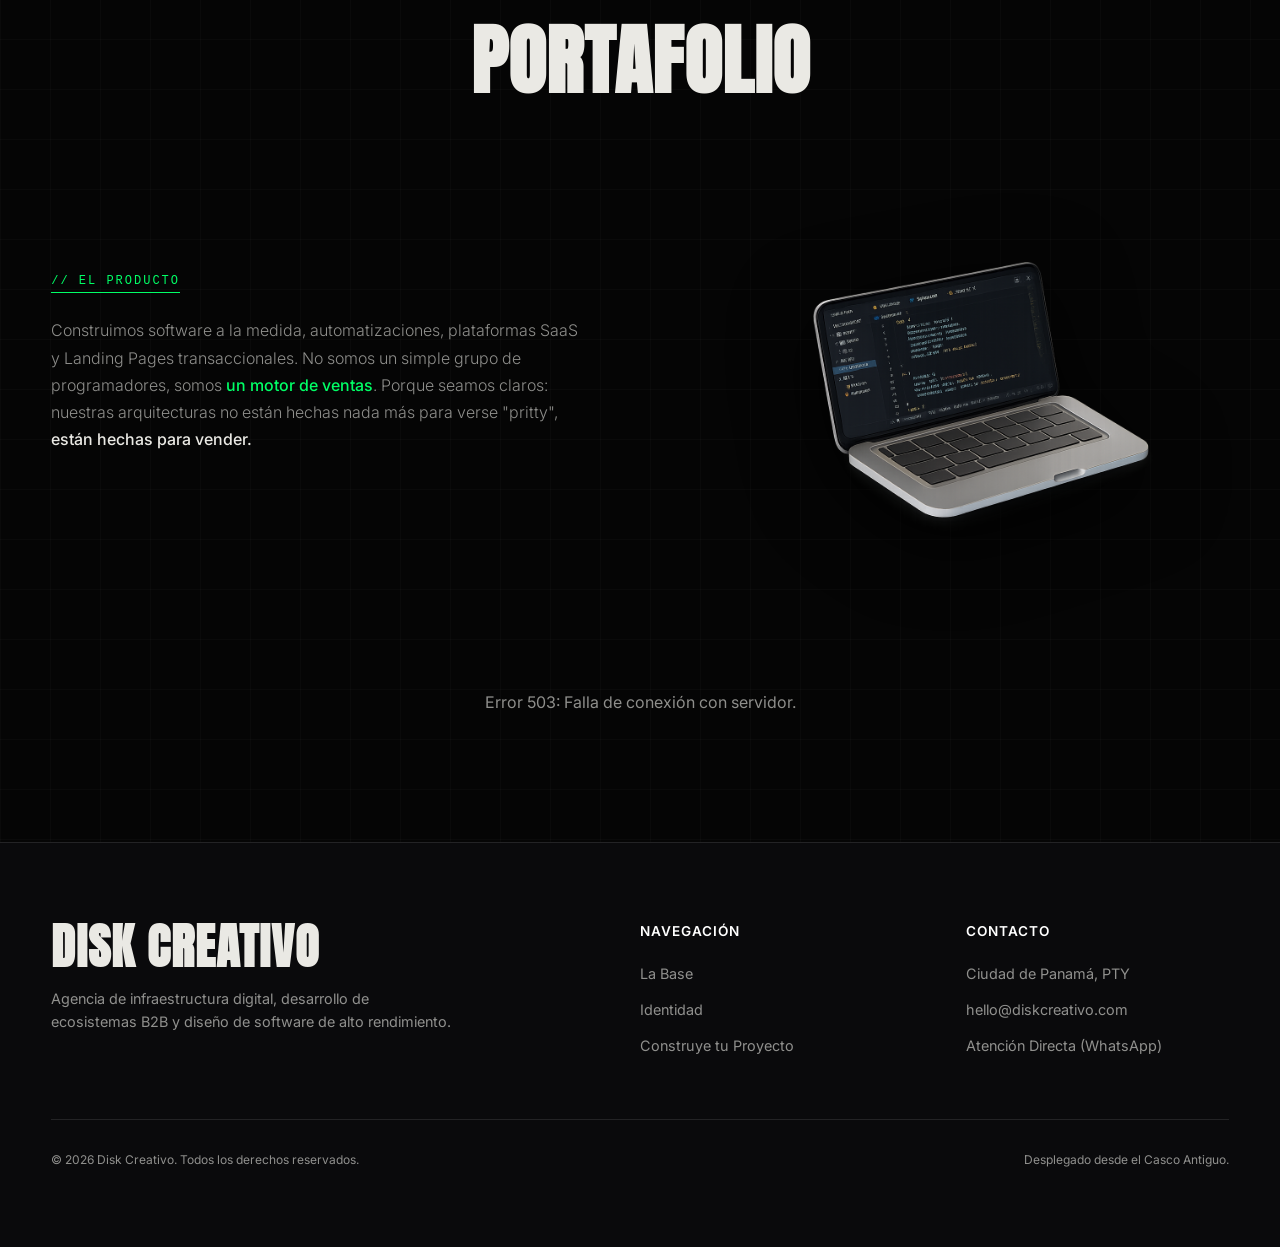
==== commit 9b55a804: "fix(nav & mobile): dinamizar boton activo en navbar, agregar feedback haptico y eliminar tap-highlig" ====
--- a/index.html
+++ b/index.html
@@ -23,8 +23,8 @@
     <link href="https://fonts.googleapis.com/css2?family=Anton&family=Inter:wght@300;400;500;600&family=Playfair+Display:ital,wght@0,400;0,600;1,400;1,700&display=swap" rel="stylesheet">
 
     <!-- Estilos Modulares -->
-    <link rel="stylesheet" href="assets/css/main.css?v=19">
-    <link rel="stylesheet" href="assets/css/landing.css?v=19">
+    <link rel="stylesheet" href="assets/css/main.css?v=20">
+    <link rel="stylesheet" href="assets/css/landing.css?v=20">
 </head>
 <body>
 
@@ -226,8 +226,8 @@
 
     <!-- Scripts Modulares -->
     <script src="assets/js/three.min.js"></script>
-    <script src="assets/js/disc-3d.js?v=19"></script>
-    <script src="assets/js/main.js?v=19"></script>
-    <script src="assets/js/portfolio.js?v=19"></script>
+    <script src="assets/js/disc-3d.js?v=20"></script>
+    <script src="assets/js/main.js?v=20"></script>
+    <script src="assets/js/portfolio.js?v=20"></script>
 </body>
 </html>
--- a/assets/css/main.css
+++ b/assets/css/main.css
@@ -33,6 +33,16 @@
     box-sizing: border-box; 
     margin: 0; 
     padding: 0; 
+    -webkit-tap-highlight-color: transparent !important;
+}
+
+*, *::before, *::after {
+    -webkit-tap-highlight-color: transparent !important;
+}
+
+a, button, input, select, textarea, [role="button"] {
+    -webkit-tap-highlight-color: transparent !important;
+    outline: none;
 }
 
 body {
@@ -244,8 +254,8 @@
     display: inline-block;
 }
 
-/* ─── 2. BOTÓN INICIO (HENDIDURA 3D ESCULPIDA) ─── */
-.nav-link.nav-link-inicio {
+/* ─── 2. BOTONES DE NAVEGACIÓN Y ESTADO ACTIVO ESCULPIDO ─── */
+.nav-link {
     display: inline-flex;
     align-items: center;
     justify-content: center;
@@ -253,63 +263,106 @@
     font-family: var(--font-sans);
     border-radius: 999px;
     flex-shrink: 0;
-    transition: all 0.35s cubic-bezier(0.16, 1, 0.3, 1);
-}
-
-/* En Estado Inicial (Blanco): Hendidura generosa ocupando la izquierda */
-.top-navbar.is-at-top .nav-link.nav-link-inicio {
-    width: 108px;
+    transition: all 0.3s cubic-bezier(0.16, 1, 0.3, 1);
+    -webkit-tap-highlight-color: transparent !important;
+    user-select: none;
+}
+
+.nav-link.nav-link-inicio {
+    font-size: 0.95rem;
+    padding: 0 16px;
     height: 48px;
+}
+
+.nav-link.nav-link-multiline {
+    font-size: 0.80rem;
+    line-height: 1.15;
+    text-align: center;
+    padding: 0 16px;
+    height: 48px;
+}
+
+/* Estado Activo en Inicio (Top / Blanco): Hendidura generosa 3D */
+.top-navbar.is-at-top .nav-link.active {
     background: linear-gradient(180deg, #DCE0E7 0%, #E8EBF0 100%);
     box-shadow: 
         inset 0 2px 4px rgba(0, 0, 0, 0.16),
         inset 0 -1.5px 2px rgba(255, 255, 255, 0.95);
     color: #0E0E12;
-    font-size: 0.98rem;
     font-weight: 700;
 }
 
-/* En Estado Scrolleado (Negro): Hendidura oscura y estilizada */
-.top-navbar.is-scrolled .nav-link.nav-link-inicio,
-.top-navbar:not(.is-at-top) .nav-link.nav-link-inicio {
-    width: 86px;
-    height: 44px;
+.top-navbar.is-at-top .nav-link.nav-link-inicio.active {
+    width: 108px;
+    padding: 0;
+}
+
+.top-navbar.is-at-top .nav-link.nav-link-multiline.active {
+    padding: 0 16px;
+}
+
+/* Estado Activo en Scrolleado (Negro / Dark Glass): Hendidura oscura y estilizada */
+.top-navbar.is-scrolled .nav-link.active,
+.top-navbar:not(.is-at-top) .nav-link.active {
     background: linear-gradient(180deg, #2A2A32 0%, #1F1F25 100%);
     box-shadow: 
         inset 0 2px 4px rgba(0, 0, 0, 0.75),
         inset 0 -1px 1.5px rgba(255, 255, 255, 0.12);
     color: #FFFFFF;
+    font-weight: 600;
+}
+
+.top-navbar.is-scrolled .nav-link.nav-link-inicio.active,
+.top-navbar:not(.is-at-top) .nav-link.nav-link-inicio.active {
+    width: 86px;
+    height: 44px;
+    padding: 0;
     font-size: 0.86rem;
-    font-weight: 600;
-}
-
-/* ─── 3. BOTÓN 'INICIA TU PROYECTO' ─── */
-.nav-link.nav-link-multiline {
-    display: inline-flex;
-    align-items: center;
-    justify-content: center;
-    text-decoration: none;
-    font-family: var(--font-sans);
-    font-size: 0.82rem;
-    line-height: 1.15;
-    text-align: left;
-    flex-shrink: 0;
-    transition: color 0.35s ease, opacity 0.35s ease;
-}
-
-.top-navbar.is-at-top .nav-link.nav-link-multiline {
+}
+
+.top-navbar.is-scrolled .nav-link.nav-link-multiline.active,
+.top-navbar:not(.is-at-top) .nav-link.nav-link-multiline.active {
+    height: 44px;
+    padding: 0 14px;
+    font-size: 0.78rem;
+}
+
+/* Estado Inactivo (No Presionado): Texto limpio sin hendidura */
+.top-navbar.is-at-top .nav-link:not(.active) {
+    background: transparent;
+    box-shadow: none;
     color: #1A1A22;
     font-weight: 600;
 }
 
-.top-navbar.is-scrolled .nav-link.nav-link-multiline,
-.top-navbar:not(.is-at-top) .nav-link.nav-link-multiline {
-    color: #FFFFFF;
+.top-navbar.is-scrolled .nav-link:not(.active),
+.top-navbar:not(.is-at-top) .nav-link:not(.active) {
+    background: transparent;
+    box-shadow: none;
+    color: rgba(255, 255, 255, 0.72);
     font-weight: 500;
 }
 
-.nav-link.nav-link-multiline:hover {
-    opacity: 0.8;
+.nav-link:not(.active):hover {
+    opacity: 0.85;
+}
+
+/* Respuesta Háptica al Presionar (Click / Touch Inmediato) */
+.top-navbar.is-at-top .nav-link:active {
+    background: linear-gradient(180deg, #D4D8DF 0%, #DFE3E8 100%);
+    box-shadow: 
+        inset 0 2px 4px rgba(0, 0, 0, 0.2),
+        inset 0 -1px 1.5px rgba(255, 255, 255, 0.9);
+    transform: scale(0.97);
+}
+
+.top-navbar.is-scrolled .nav-link:active,
+.top-navbar:not(.is-at-top) .nav-link:active {
+    background: linear-gradient(180deg, #222228 0%, #18181D 100%);
+    box-shadow: 
+        inset 0 2px 4px rgba(0, 0, 0, 0.8),
+        inset 0 -1px 1px rgba(255, 255, 255, 0.08);
+    transform: scale(0.97);
 }
 
 /* ─── 4. BOTÓN CONTACTO (CÁPSULA TÁCTIL NEGRA) ─── */
@@ -521,18 +574,29 @@
         0% { opacity: 0; transform: translateX(-16px); max-width: 0; }
         100% { opacity: 1; transform: translateX(0); max-width: 90px; }
     }
-    .top-navbar.is-at-top .nav-link.nav-link-inicio { 
+    .top-navbar.is-at-top .nav-link.nav-link-inicio.active { 
         width: 82px;
         height: 38px;
         font-size: 0.82rem; 
         padding: 0;
     }
-    .top-navbar.is-scrolled .nav-link.nav-link-inicio,
-    .top-navbar:not(.is-at-top) .nav-link.nav-link-inicio { 
+    .top-navbar.is-scrolled .nav-link.nav-link-inicio.active,
+    .top-navbar:not(.is-at-top) .nav-link.nav-link-inicio.active { 
         width: 66px;
         height: 36px;
         font-size: 0.74rem; 
         padding: 0;
+    }
+    .top-navbar.is-at-top .nav-link.nav-link-multiline.active { 
+        padding: 0 10px;
+        height: 38px;
+        font-size: 0.66rem; 
+    }
+    .top-navbar.is-scrolled .nav-link.nav-link-multiline.active,
+    .top-navbar:not(.is-at-top) .nav-link.nav-link-multiline.active { 
+        padding: 0 8px;
+        height: 36px;
+        font-size: 0.64rem; 
     }
     .nav-link.nav-link-multiline { 
         font-size: 0.66rem; 
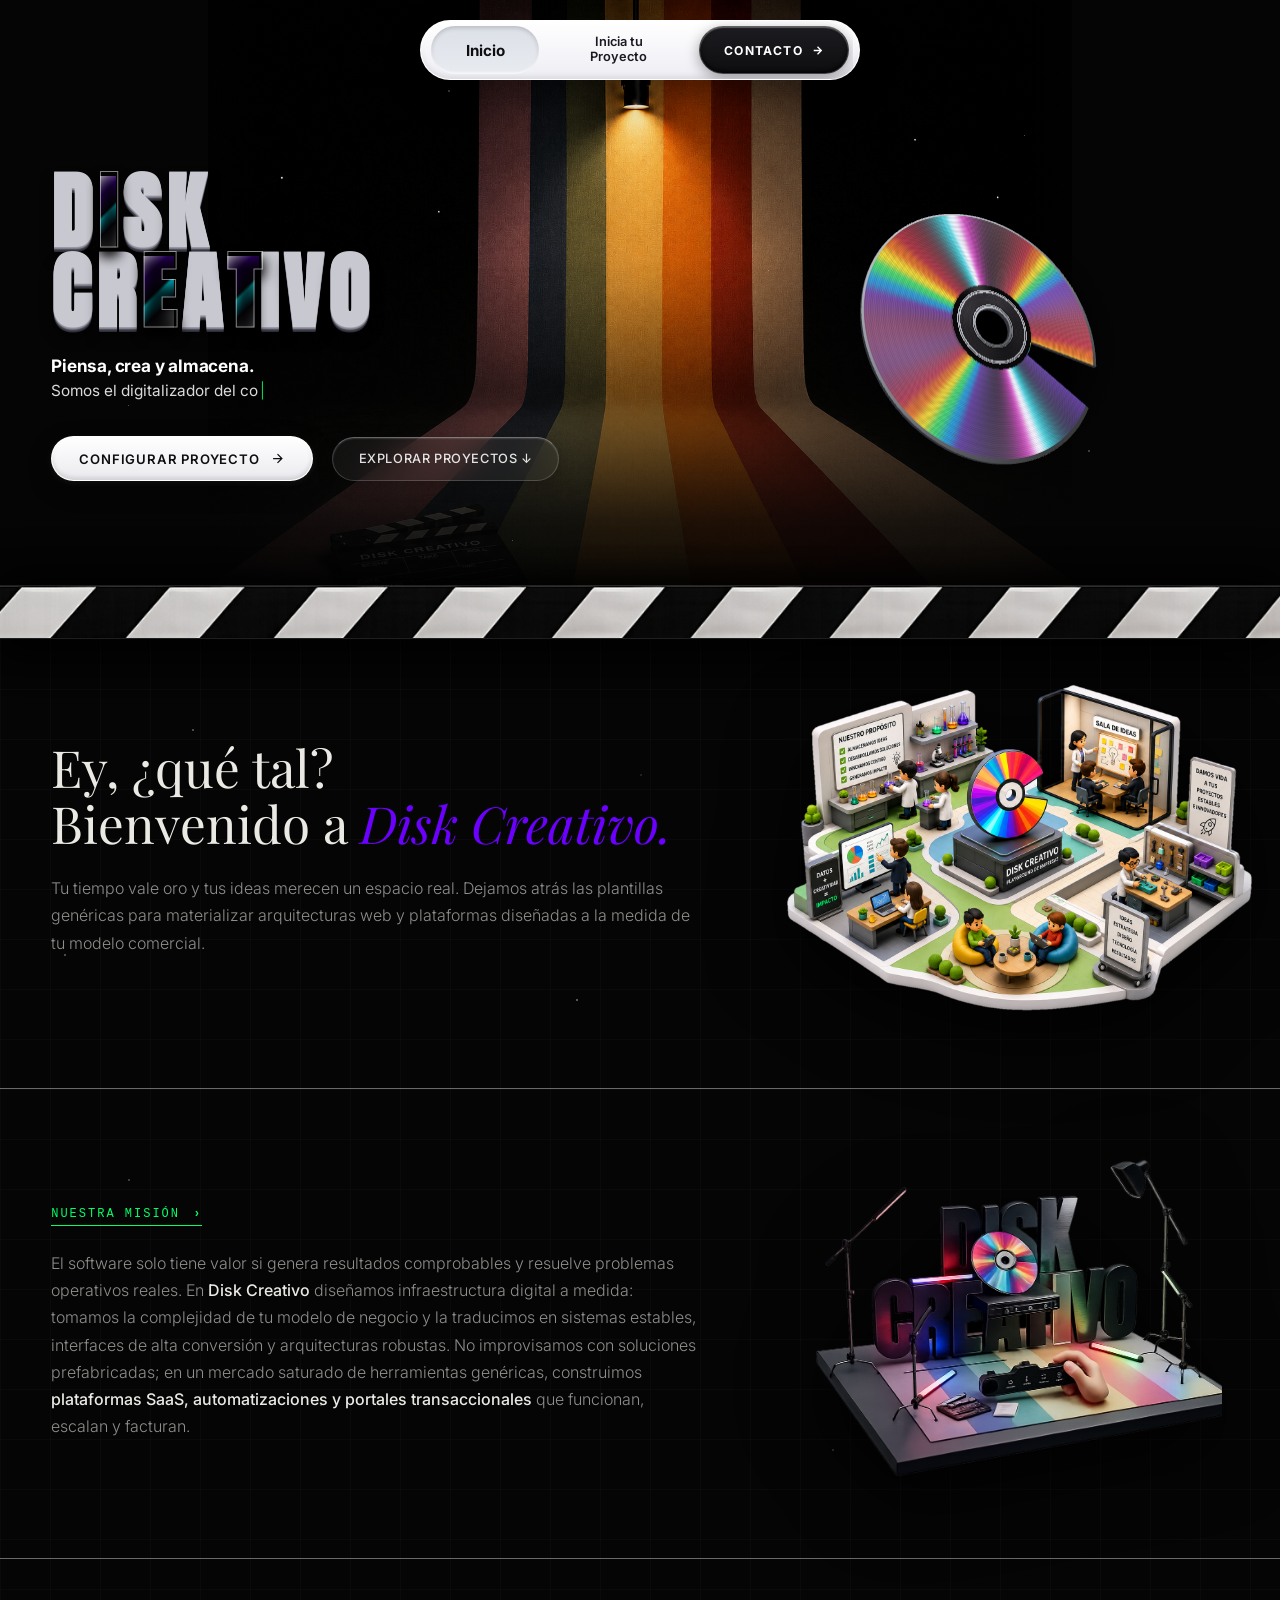
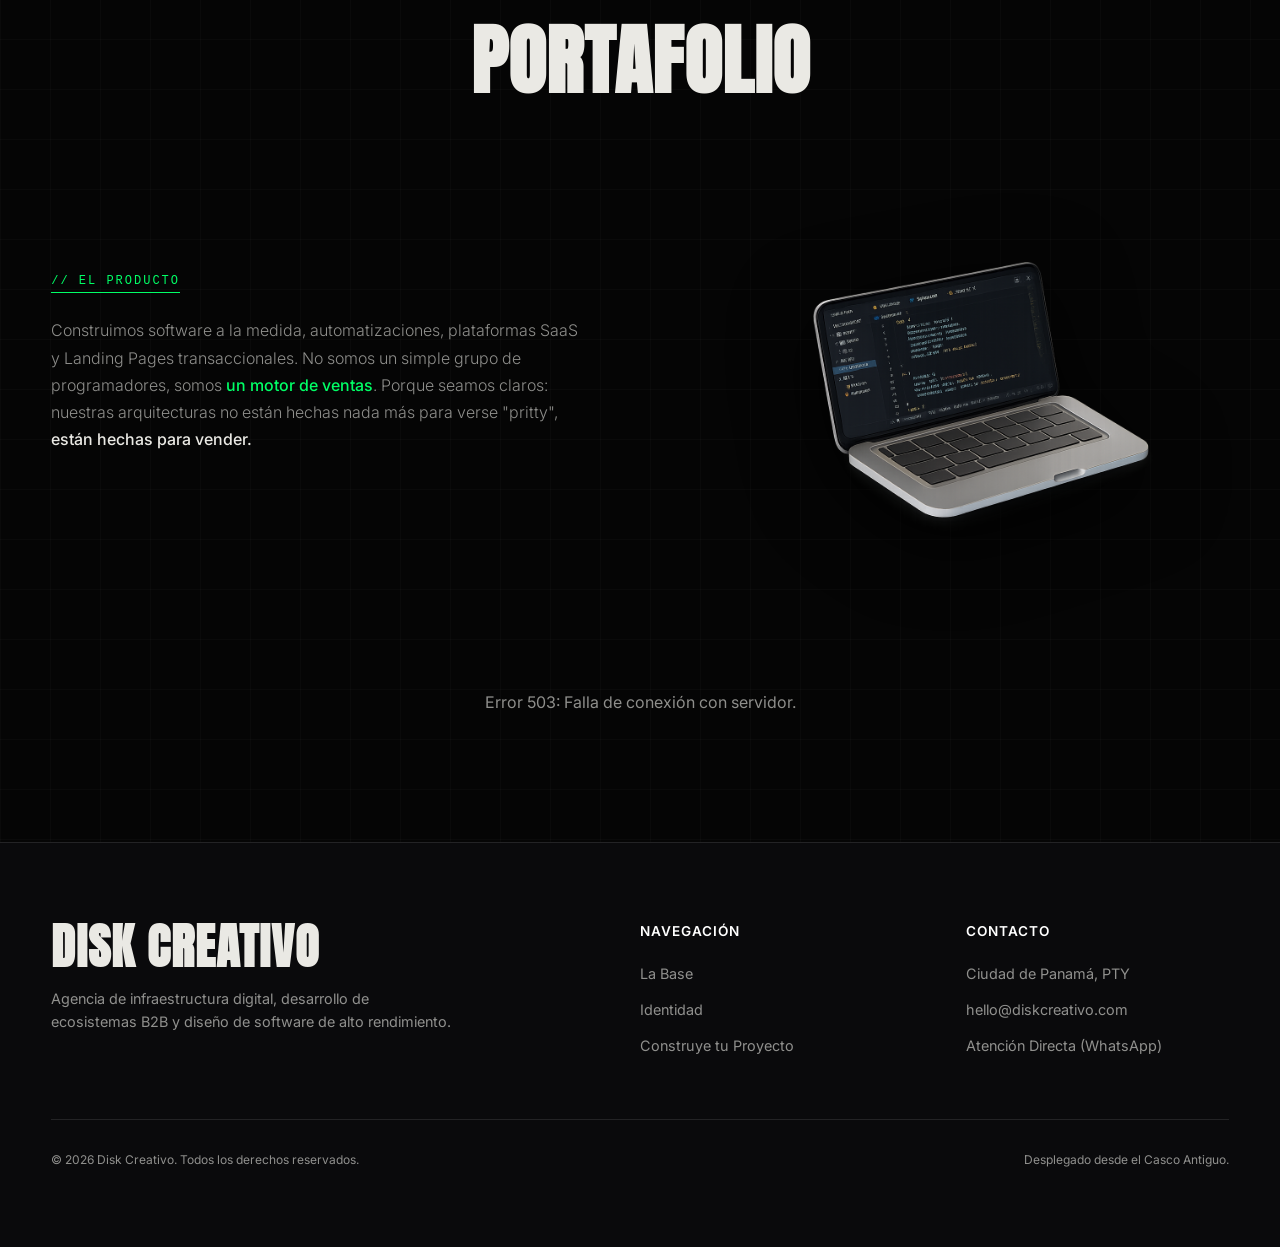
==== commit 6eabf45d: "feat(dex): redisenar configurador de proyecto con interfaz macOS Sequoia y resumen corporativo limpi" ====
--- a/index.html
+++ b/index.html
@@ -23,8 +23,8 @@
     <link href="https://fonts.googleapis.com/css2?family=Anton&family=Inter:wght@300;400;500;600&family=Playfair+Display:ital,wght@0,400;0,600;1,400;1,700&display=swap" rel="stylesheet">
 
     <!-- Estilos Modulares -->
-    <link rel="stylesheet" href="assets/css/main.css?v=20">
-    <link rel="stylesheet" href="assets/css/landing.css?v=20">
+    <link rel="stylesheet" href="assets/css/main.css?v=21">
+    <link rel="stylesheet" href="assets/css/landing.css?v=21">
 </head>
 <body>
 
@@ -226,8 +226,8 @@
 
     <!-- Scripts Modulares -->
     <script src="assets/js/three.min.js"></script>
-    <script src="assets/js/disc-3d.js?v=20"></script>
-    <script src="assets/js/main.js?v=20"></script>
-    <script src="assets/js/portfolio.js?v=20"></script>
+    <script src="assets/js/disc-3d.js?v=21"></script>
+    <script src="assets/js/main.js?v=21"></script>
+    <script src="assets/js/portfolio.js?v=21"></script>
 </body>
 </html>
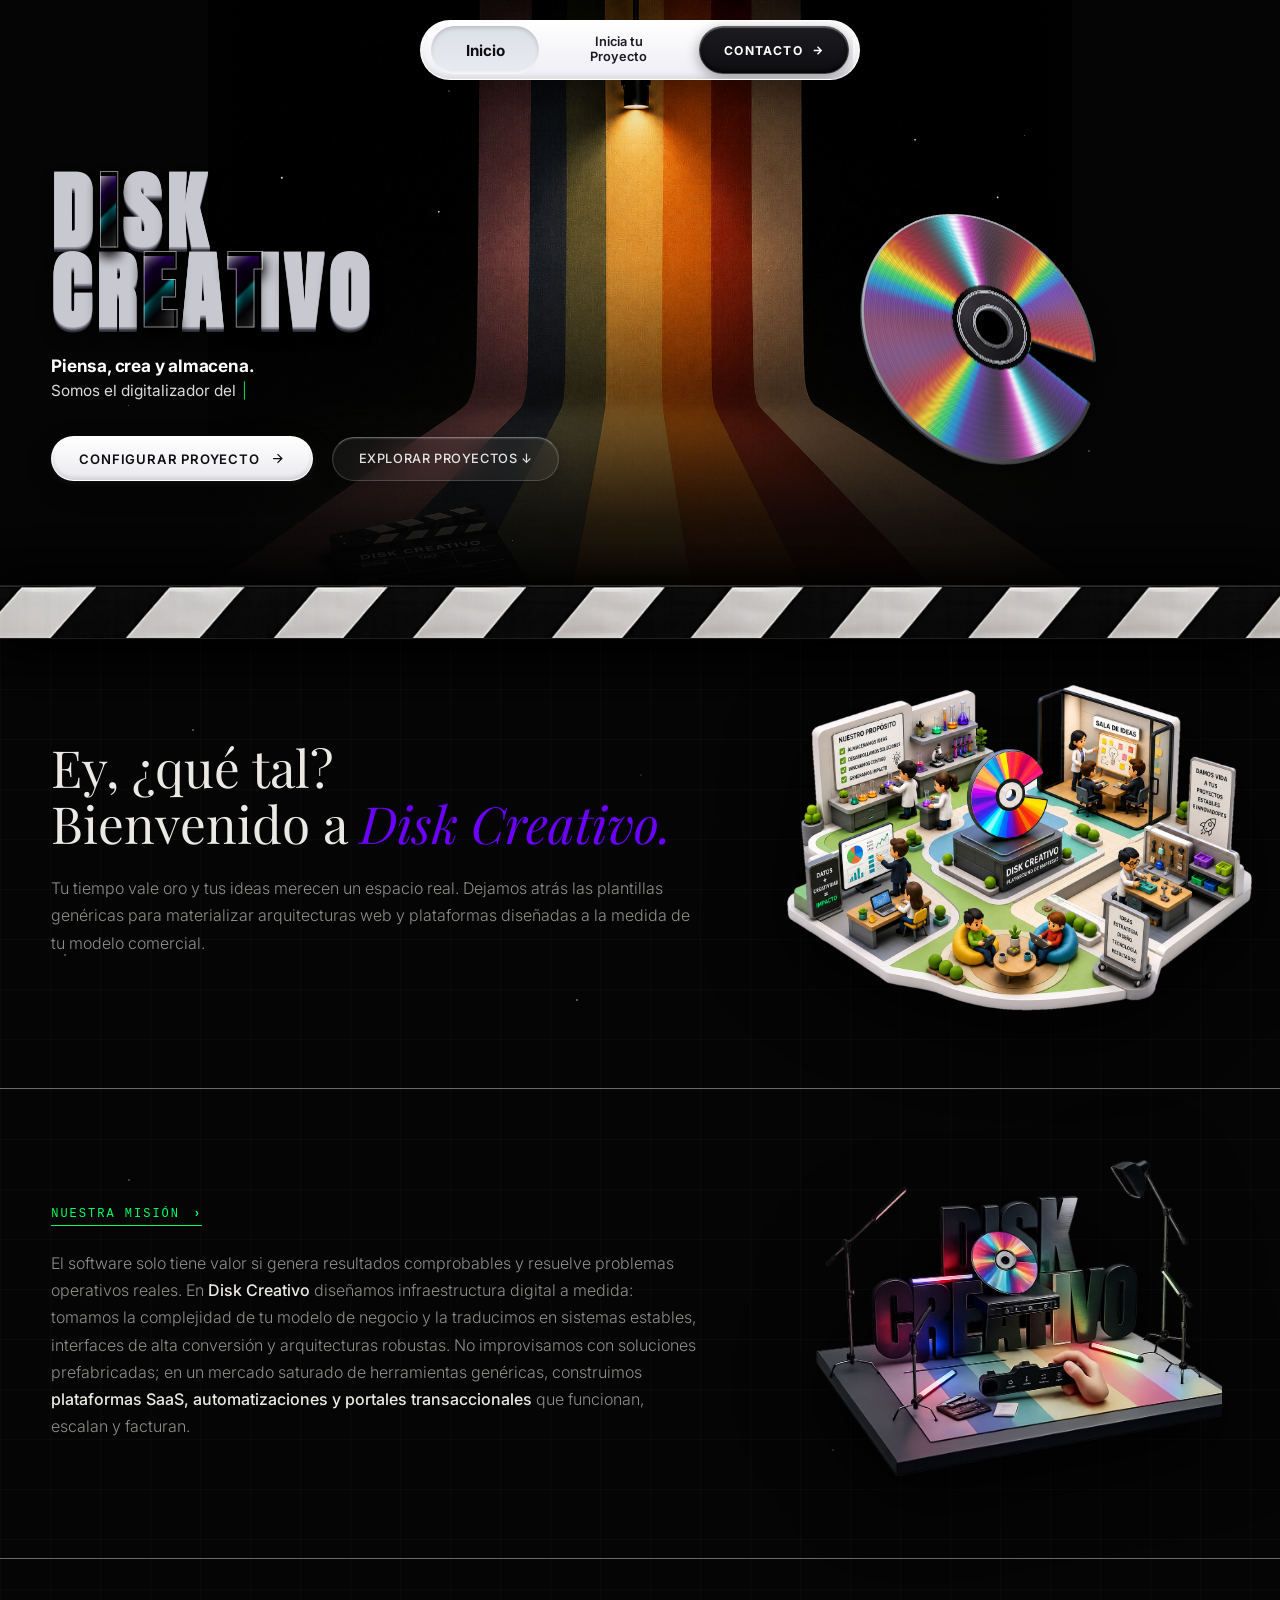
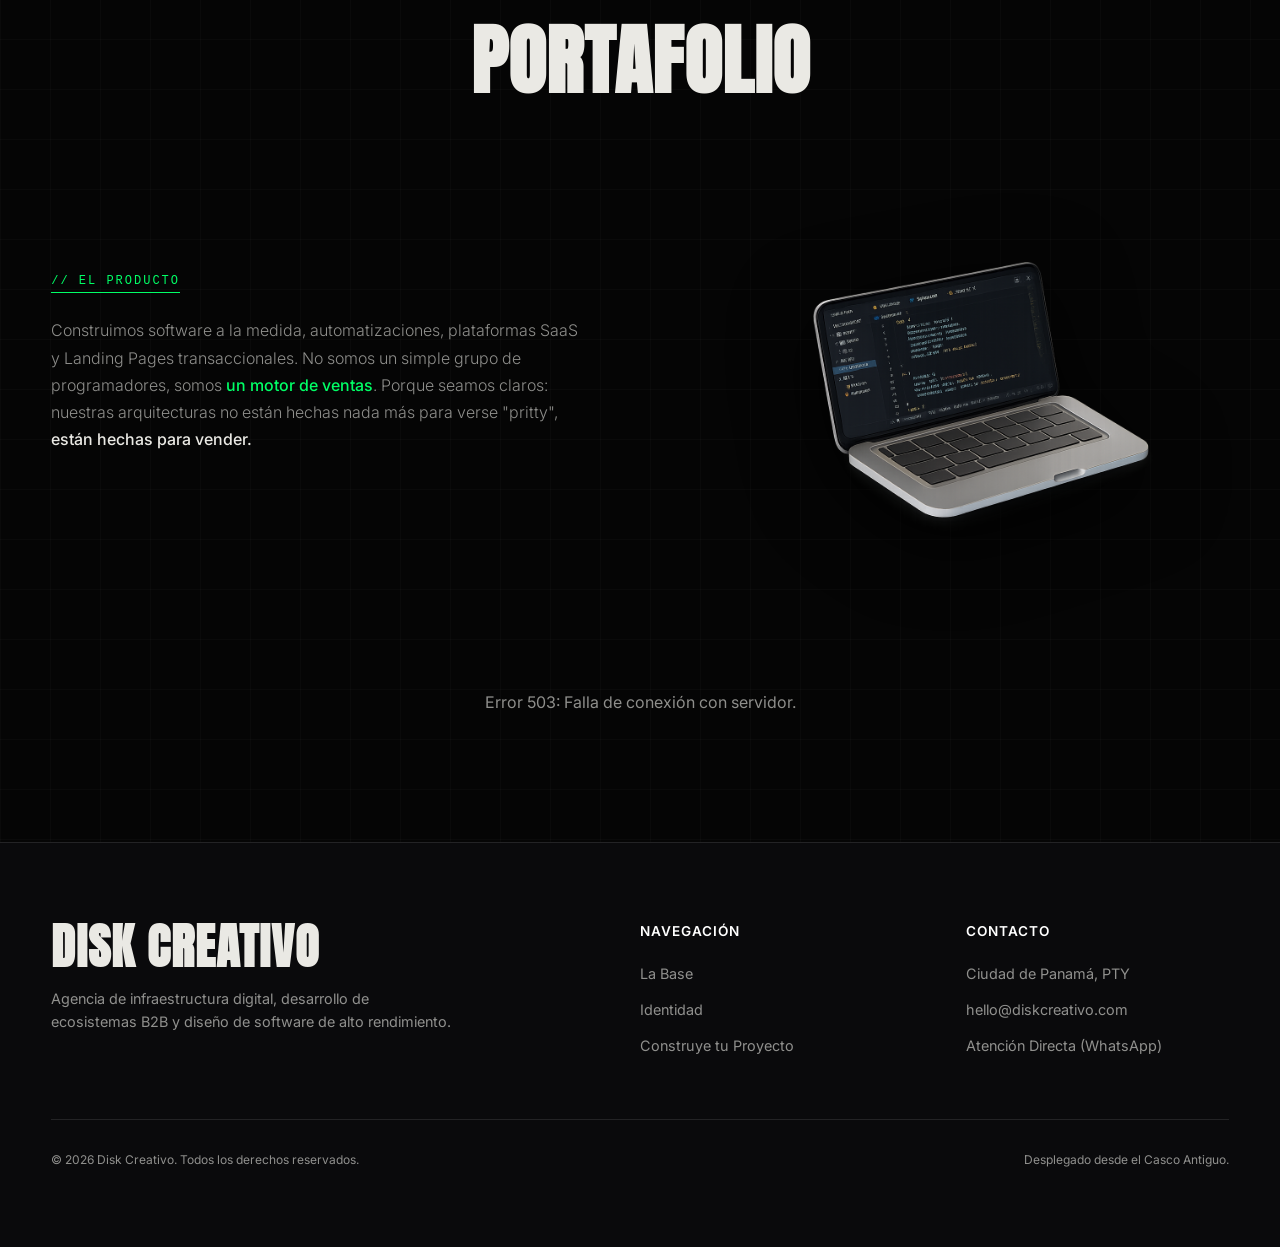
==== commit 8231a236: "refactor(dex): ventana macOS blanca minimalista sin elementos innecesarios" ====
--- a/index.html
+++ b/index.html
@@ -23,8 +23,8 @@
     <link href="https://fonts.googleapis.com/css2?family=Anton&family=Inter:wght@300;400;500;600&family=Playfair+Display:ital,wght@0,400;0,600;1,400;1,700&display=swap" rel="stylesheet">
 
     <!-- Estilos Modulares -->
-    <link rel="stylesheet" href="assets/css/main.css?v=21">
-    <link rel="stylesheet" href="assets/css/landing.css?v=21">
+    <link rel="stylesheet" href="assets/css/main.css?v=22">
+    <link rel="stylesheet" href="assets/css/landing.css?v=22">
 </head>
 <body>
 
@@ -226,8 +226,8 @@
 
     <!-- Scripts Modulares -->
     <script src="assets/js/three.min.js"></script>
-    <script src="assets/js/disc-3d.js?v=21"></script>
-    <script src="assets/js/main.js?v=21"></script>
-    <script src="assets/js/portfolio.js?v=21"></script>
+    <script src="assets/js/disc-3d.js?v=22"></script>
+    <script src="assets/js/main.js?v=22"></script>
+    <script src="assets/js/portfolio.js?v=22"></script>
 </body>
 </html>
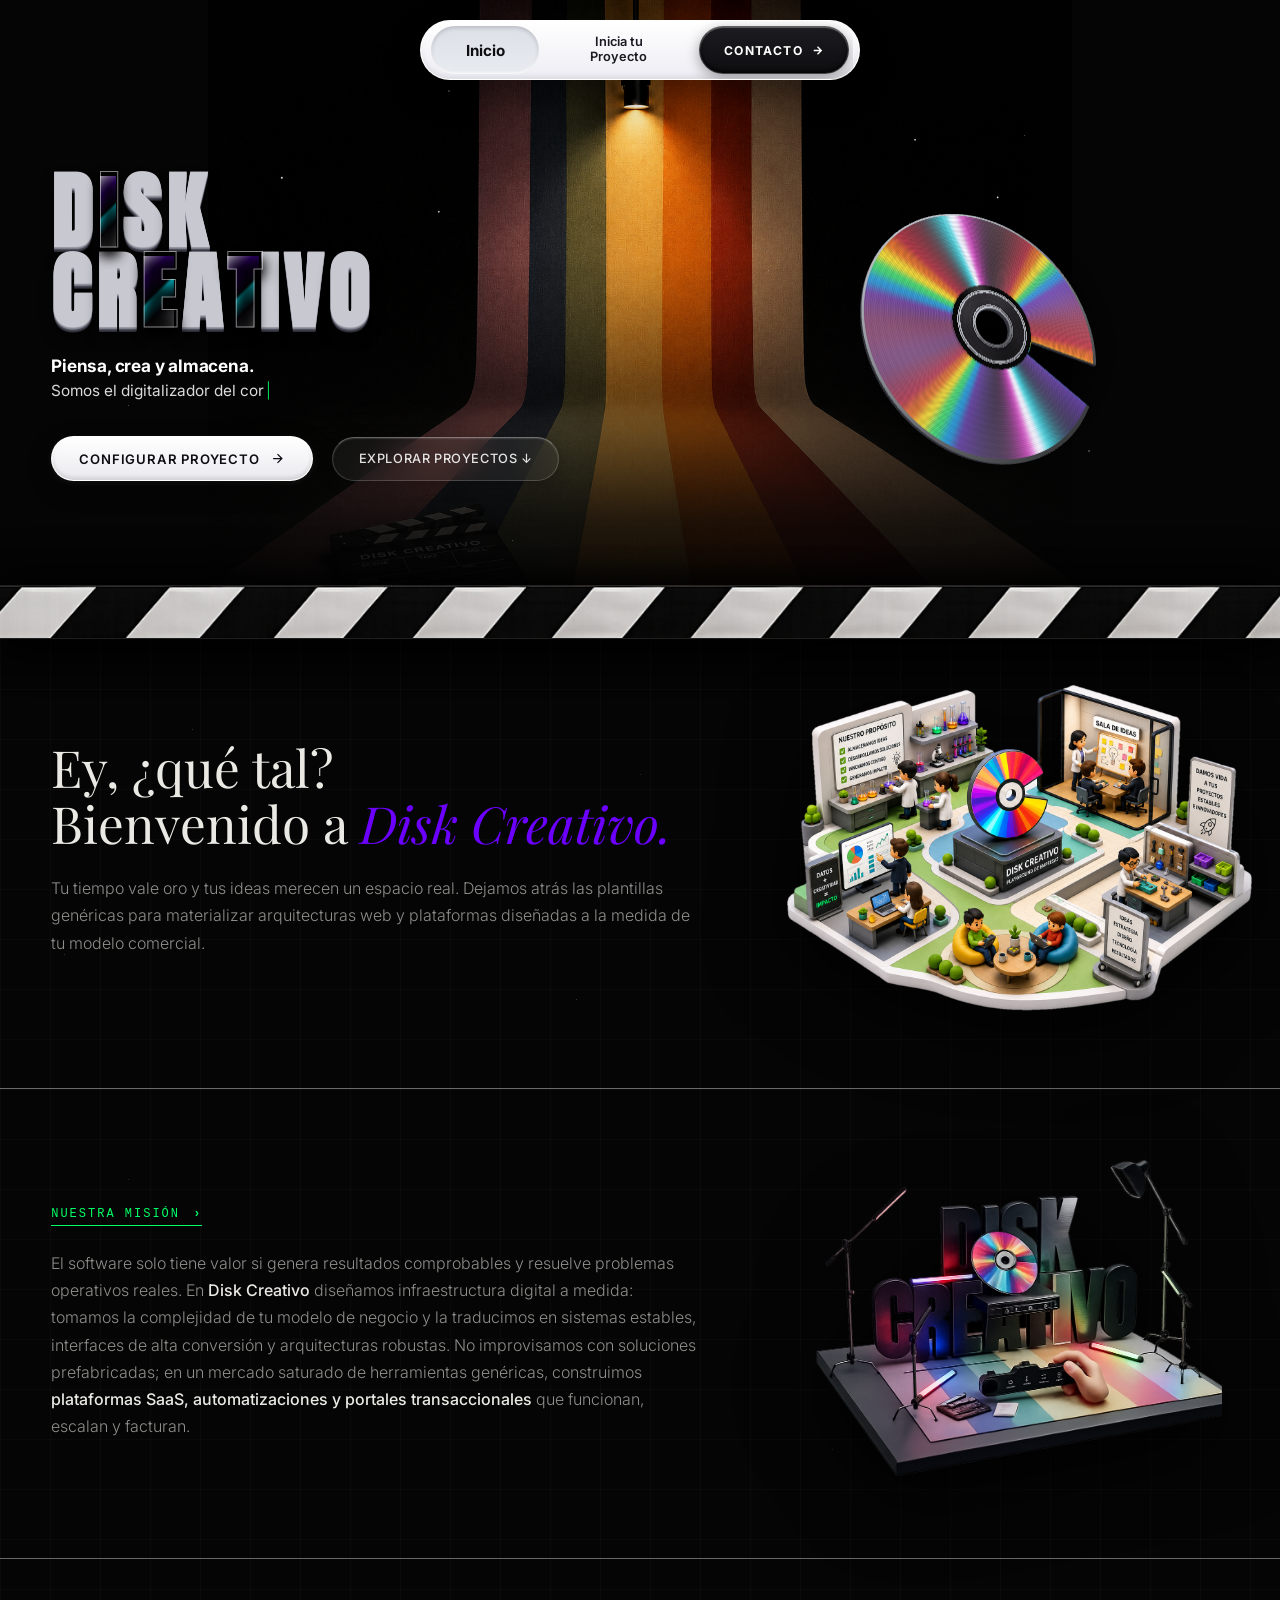
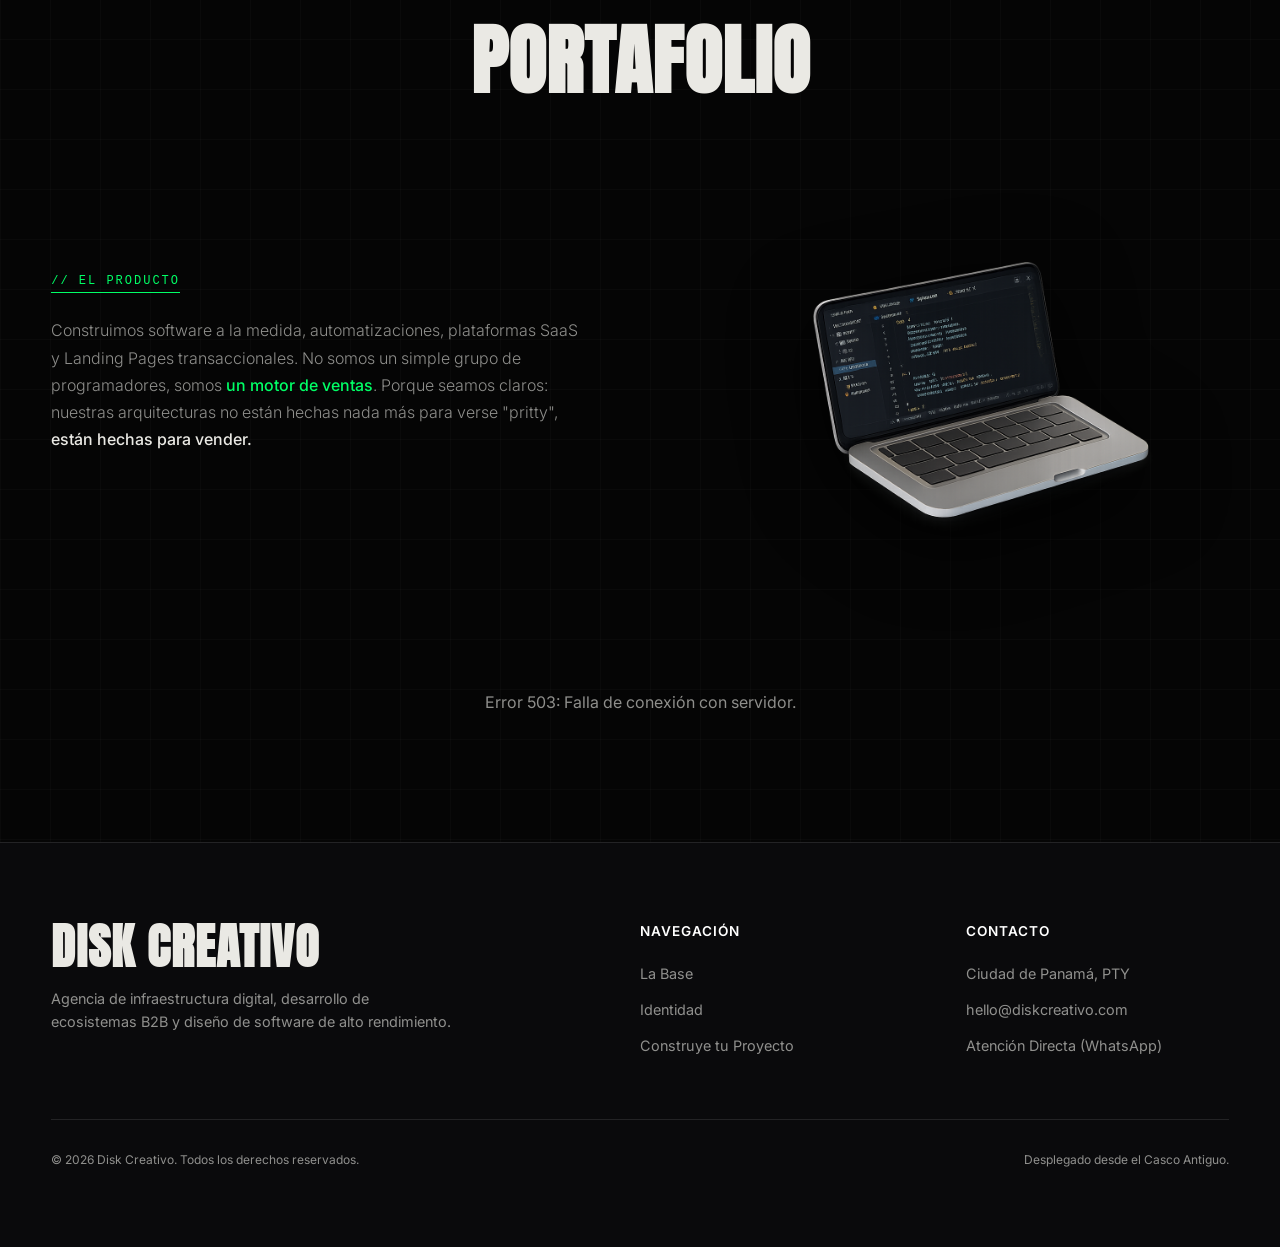
==== commit 4eadc15b: "feat(bg): fondo negro profundo con micro-puntos blancos sutiles apenas perceptibles" ====
--- a/index.html
+++ b/index.html
@@ -23,8 +23,8 @@
     <link href="https://fonts.googleapis.com/css2?family=Anton&family=Inter:wght@300;400;500;600&family=Playfair+Display:ital,wght@0,400;0,600;1,400;1,700&display=swap" rel="stylesheet">
 
     <!-- Estilos Modulares -->
-    <link rel="stylesheet" href="assets/css/main.css?v=22">
-    <link rel="stylesheet" href="assets/css/landing.css?v=22">
+    <link rel="stylesheet" href="assets/css/main.css?v=23">
+    <link rel="stylesheet" href="assets/css/landing.css?v=23">
 </head>
 <body>
 
@@ -226,8 +226,8 @@
 
     <!-- Scripts Modulares -->
     <script src="assets/js/three.min.js"></script>
-    <script src="assets/js/disc-3d.js?v=22"></script>
-    <script src="assets/js/main.js?v=22"></script>
-    <script src="assets/js/portfolio.js?v=22"></script>
+    <script src="assets/js/disc-3d.js?v=23"></script>
+    <script src="assets/js/main.js?v=23"></script>
+    <script src="assets/js/portfolio.js?v=23"></script>
 </body>
 </html>
--- a/assets/css/main.css
+++ b/assets/css/main.css
@@ -119,11 +119,21 @@
 .minimal-stars::after {
     content: ""; 
     position: absolute; 
-    width: 2px; 
-    height: 2px; 
+    width: 1px; 
+    height: 1px; 
     background: transparent;
-    box-shadow: 15vw 10vh rgba(255,255,255,0.5), 85vw 25vh rgba(255,255,255,0.3), 45vw 40vh rgba(255,255,255,0.6), 10vw 60vh rgba(255,255,255,0.4), 75vw 70vh rgba(255,255,255,0.5), 90vw 15vh rgba(255,255,255,0.2), 25vw 85vh rgba(255,255,255,0.4), 65vw 90vh rgba(255,255,255,0.3), 5vw 35vh rgba(255,255,255,0.5), 50vw 15vh rgba(255,255,255,0.2);
-    opacity: 0.55;
+    box-shadow: 
+        15vw 10vh rgba(255,255,255,0.22), 
+        85vw 25vh rgba(255,255,255,0.18), 
+        45vw 40vh rgba(255,255,255,0.24), 
+        10vw 60vh rgba(255,255,255,0.16), 
+        75vw 70vh rgba(255,255,255,0.20), 
+        90vw 15vh rgba(255,255,255,0.15), 
+        25vw 85vh rgba(255,255,255,0.19), 
+        65vw 90vh rgba(255,255,255,0.16), 
+        5vw 35vh rgba(255,255,255,0.21), 
+        50vw 15vh rgba(255,255,255,0.17);
+    opacity: 0.8;
 }
 
 /* ─── 02. NAVBAR DINÁMICA CLAYMORPHISM A LIQUID GLASS (TRANSICIÓN DE ESTADOS) ─── */
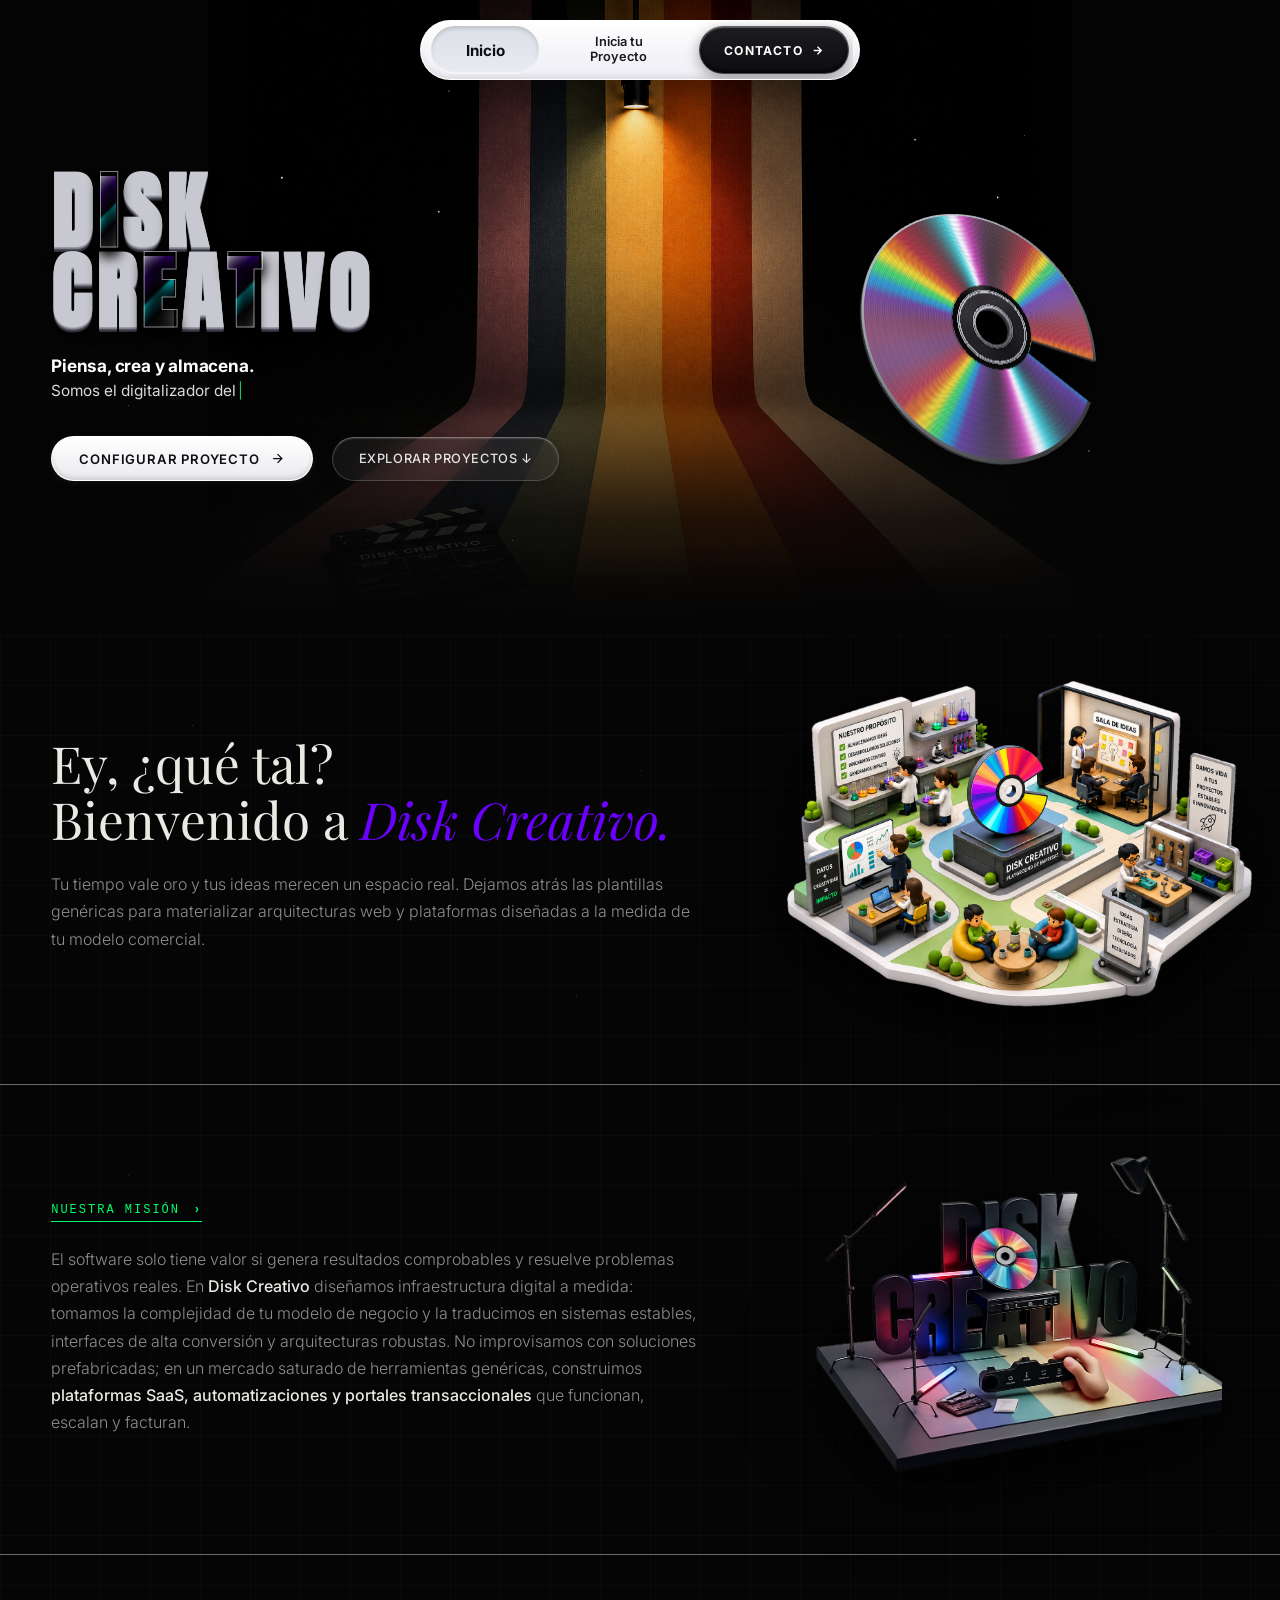
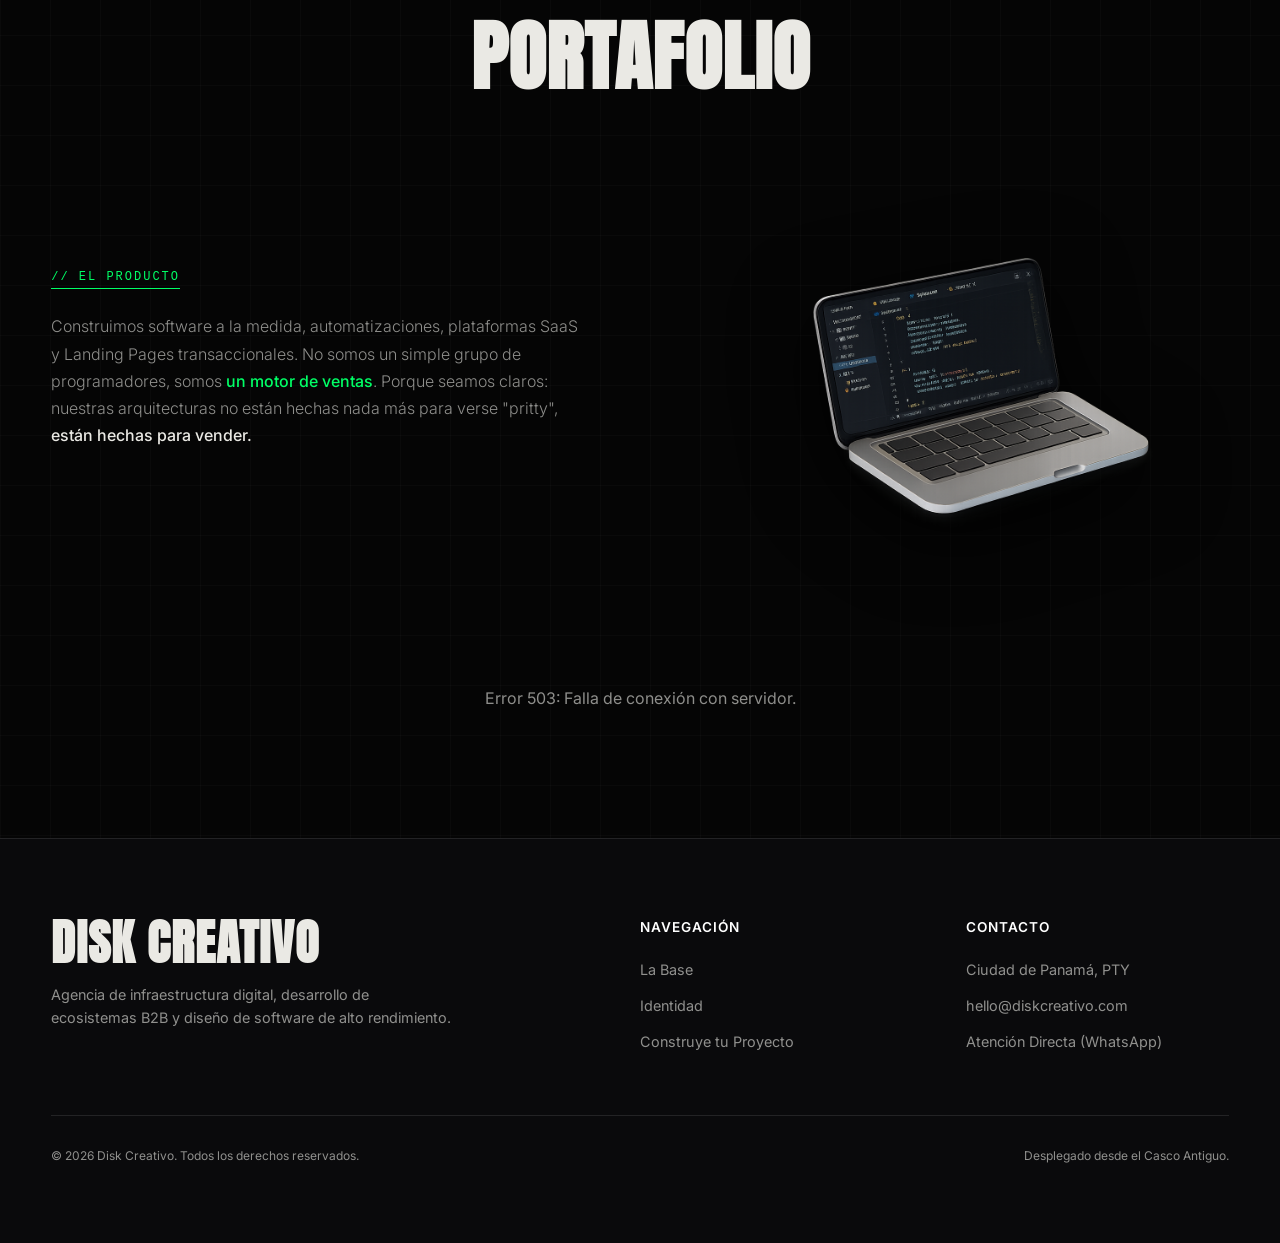
==== commit c258257d: "feat(ui): reemplazar cinta de rayas analoga por difuminado negro suave en transicion de hero a ident" ====
--- a/index.html
+++ b/index.html
@@ -23,8 +23,8 @@
     <link href="https://fonts.googleapis.com/css2?family=Anton&family=Inter:wght@300;400;500;600&family=Playfair+Display:ital,wght@0,400;0,600;1,400;1,700&display=swap" rel="stylesheet">
 
     <!-- Estilos Modulares -->
-    <link rel="stylesheet" href="assets/css/main.css?v=23">
-    <link rel="stylesheet" href="assets/css/landing.css?v=23">
+    <link rel="stylesheet" href="assets/css/main.css?v=24">
+    <link rel="stylesheet" href="assets/css/landing.css?v=24">
 </head>
 <body>
 
@@ -226,8 +226,8 @@
 
     <!-- Scripts Modulares -->
     <script src="assets/js/three.min.js"></script>
-    <script src="assets/js/disc-3d.js?v=23"></script>
-    <script src="assets/js/main.js?v=23"></script>
-    <script src="assets/js/portfolio.js?v=23"></script>
+    <script src="assets/js/disc-3d.js?v=24"></script>
+    <script src="assets/js/main.js?v=24"></script>
+    <script src="assets/js/portfolio.js?v=24"></script>
 </body>
 </html>
--- a/assets/css/landing.css
+++ b/assets/css/landing.css
@@ -312,20 +312,24 @@
     pointer-events: none;
 }
 
+/* ─── TRANSICIÓN SUAVE / DIFUMINADO NEGRO (HERO -> IDENTIDAD) ─── */
 .analog-cut {
     width: 100%; 
-    height: 6vh; 
-    min-height: 40px; 
+    height: clamp(60px, 10vh, 120px); 
     display: block;
-    background-image: url('../images/backgrounds/cinta-analogica.jpg');
-    background-size: cover; 
-    background-position: center; 
-    background-repeat: no-repeat;
+    background: linear-gradient(
+        to bottom,
+        rgba(5, 5, 5, 0) 0%,
+        rgba(5, 5, 5, 0.45) 35%,
+        rgba(5, 5, 5, 0.88) 70%,
+        #050505 100%
+    );
     position: relative; 
     z-index: 25; 
-    border-top: var(--hairline); 
-    border-bottom: var(--hairline);
-    box-shadow: 0 -10px 40px rgba(0,0,0,0.9), 0 10px 40px rgba(0,0,0,0.9);
+    border: none;
+    box-shadow: none;
+    margin-top: -40px;
+    pointer-events: none;
 }
 
 /* ─── CUBOS 3D ESPACIALES (AISLADOS EN GPU Y CONFINADOS AL HERO) ─── */
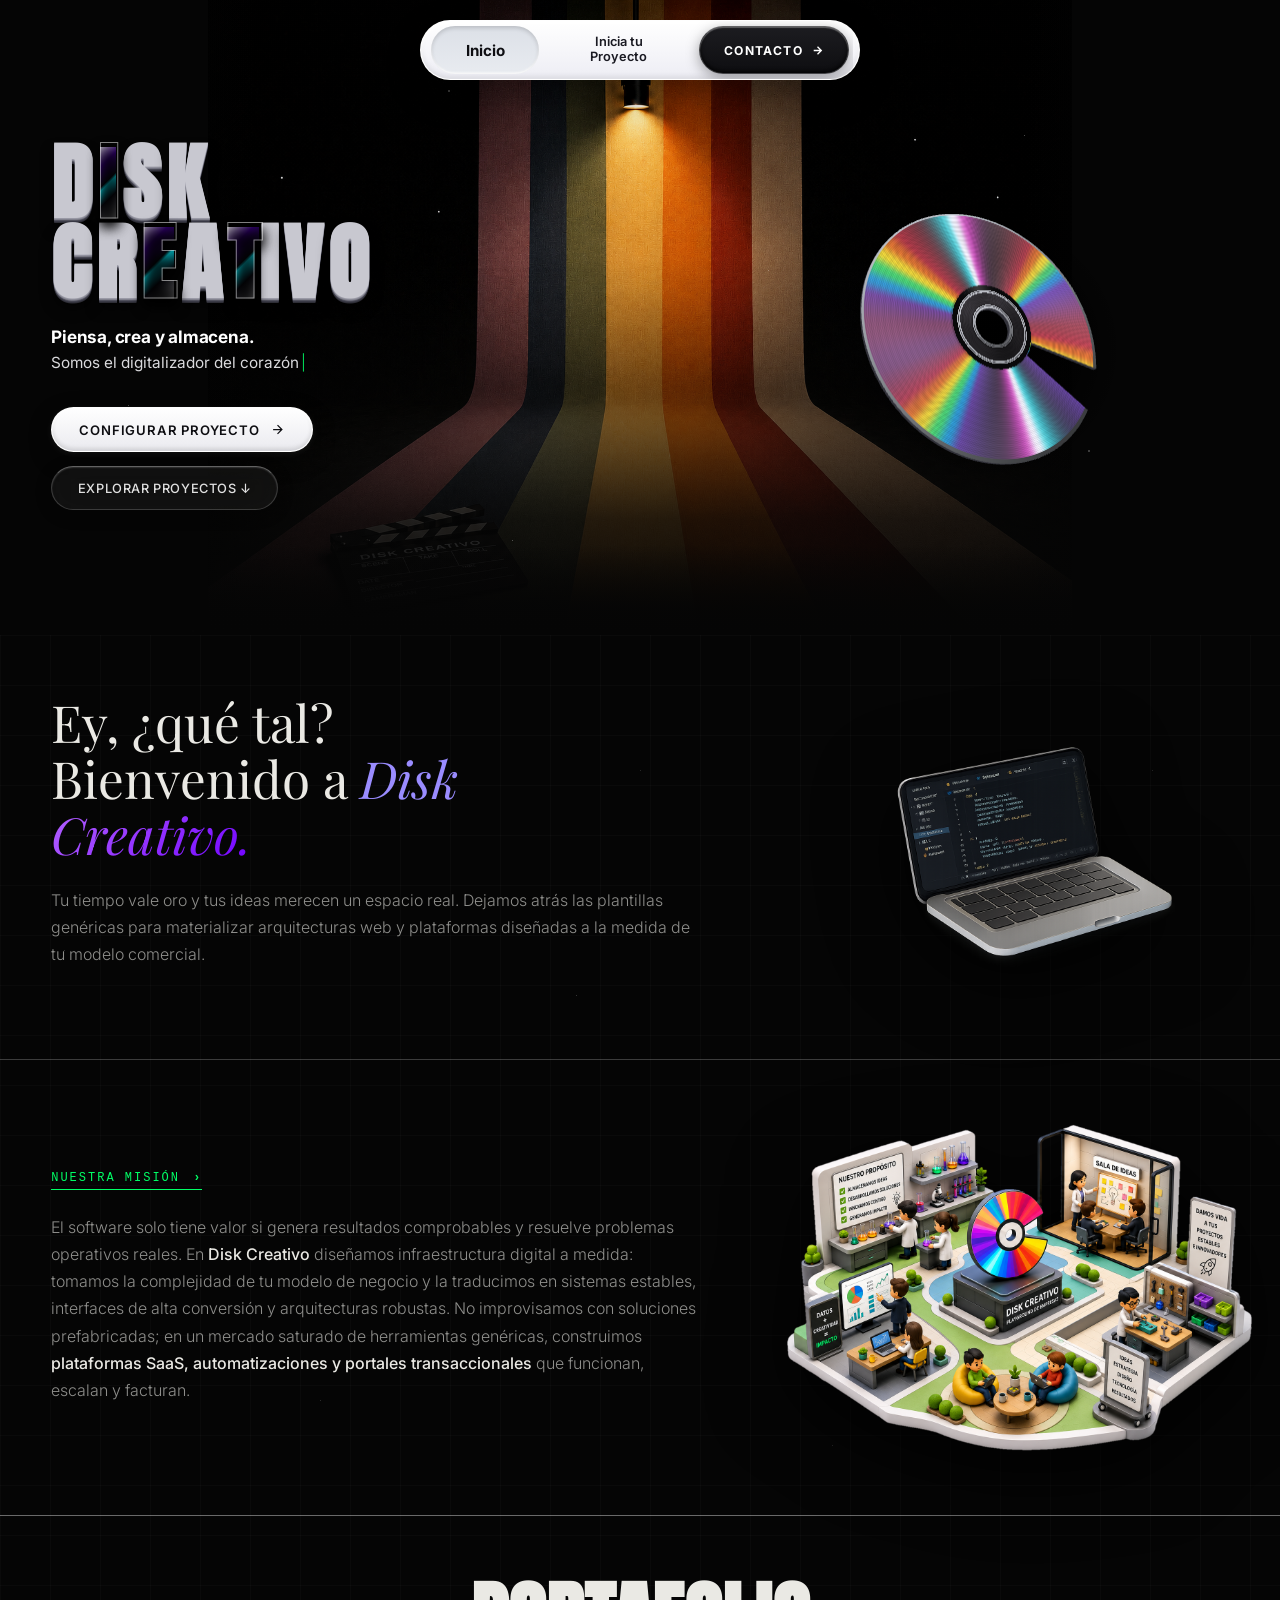
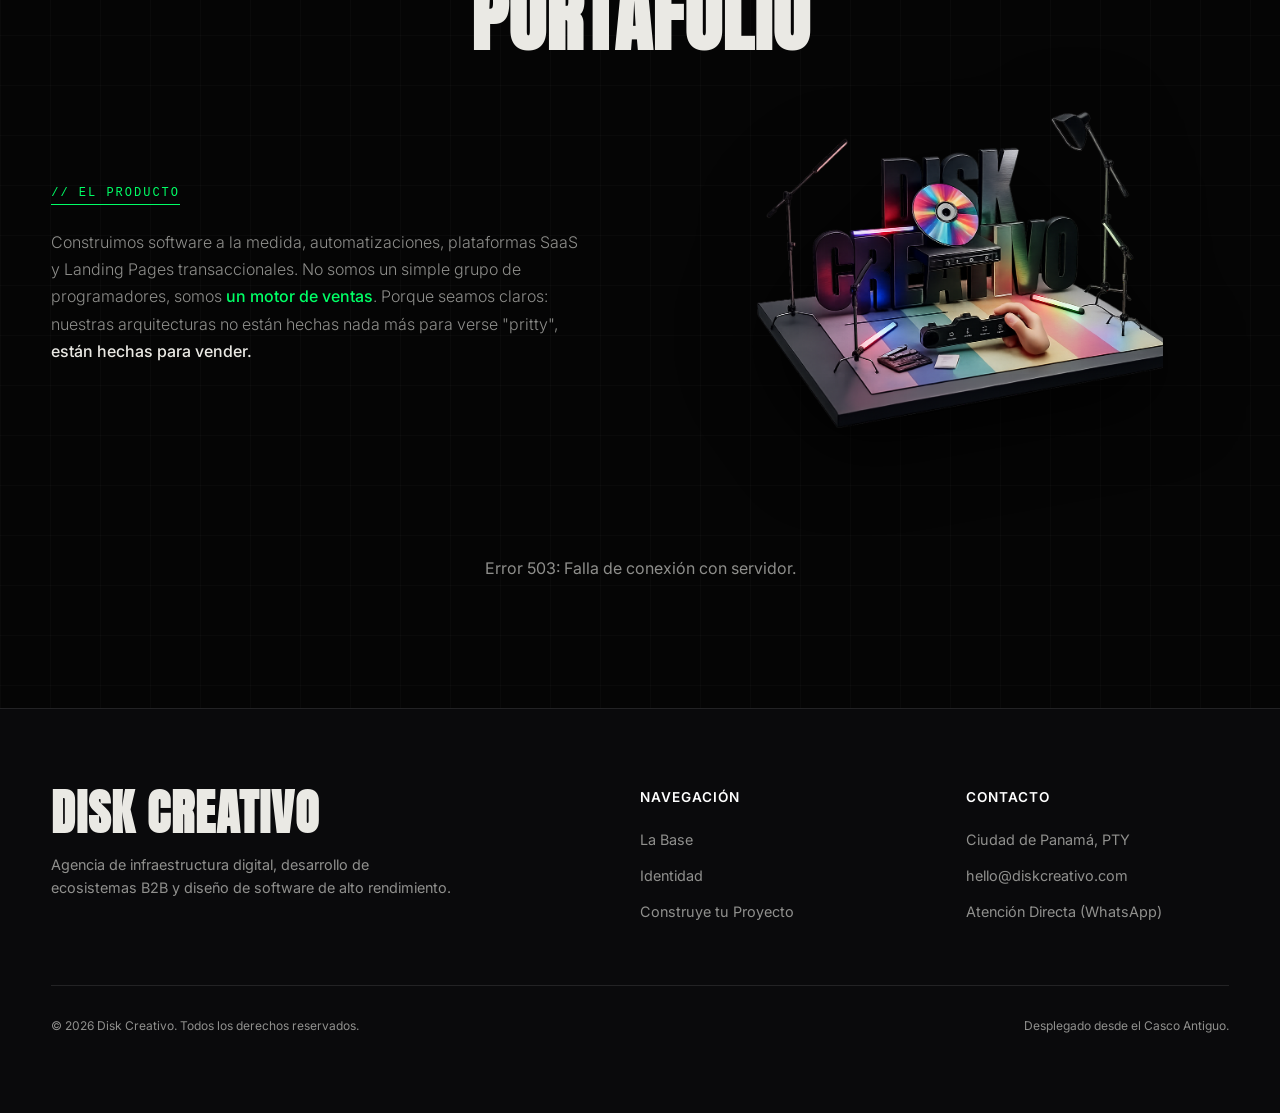
==== commit 262b898d: "feat(editorial): maquetar distribucion fiel al mockup (laptop en bienvenida, playground en mision, b" ====
--- a/index.html
+++ b/index.html
@@ -23,8 +23,8 @@
     <link href="https://fonts.googleapis.com/css2?family=Anton&family=Inter:wght@300;400;500;600&family=Playfair+Display:ital,wght@0,400;0,600;1,400;1,700&display=swap" rel="stylesheet">
 
     <!-- Estilos Modulares -->
-    <link rel="stylesheet" href="assets/css/main.css?v=24">
-    <link rel="stylesheet" href="assets/css/landing.css?v=24">
+    <link rel="stylesheet" href="assets/css/main.css?v=26">
+    <link rel="stylesheet" href="assets/css/landing.css?v=26">
 </head>
 <body>
 
@@ -137,13 +137,13 @@
             <!-- Sección: Bienvenida -->
             <section class="b2b-block">
                 <div class="block-text">
-                    <h2 class="bp-title">Ey, ¿qué tal?<br>Bienvenido a <i>Disk Creativo.</i></h2>
+                    <h2 class="bp-title">Ey, ¿qué tal?<br>Bienvenido a <span class="disk-accent">Disk</span><br><span class="creativo-accent">Creativo.</span></h2>
                     <p class="bp-desc">
                         Tu tiempo vale oro y tus ideas merecen un espacio real. Dejamos atrás las plantillas genéricas para materializar arquitecturas web y plataformas diseñadas a la medida de tu modelo comercial.
                     </p>
                 </div>
                 <div class="block-img">
-                    <img src="assets/images/editorial/playground-3d.png" alt="Disk Creativo 3D Playground Render" class="bp-img playground-render" loading="lazy" decoding="async">
+                    <img src="assets/images/editorial/laptop-proyectos.png" alt="Maqueta Proyectos Laptop" class="bp-img laptop-render" loading="lazy" decoding="async">
                 </div>
             </section>
 
@@ -156,7 +156,7 @@
                     </p>
                 </div>
                 <div class="block-img">
-                    <img src="assets/images/editorial/maqueta-movil.png" alt="Maqueta Visión Móvil" class="bp-img mobile-render" loading="lazy" decoding="async">
+                    <img src="assets/images/editorial/playground-3d.png" alt="Disk Creativo 3D Playground Render" class="bp-img playground-render" loading="lazy" decoding="async">
                 </div>
             </section>
 
@@ -175,7 +175,7 @@
                         </p>
                     </div>
                     <div class="block-img">
-                        <img src="assets/images/editorial/laptop-proyectos.png" alt="Maqueta Proyectos Laptop" class="bp-img laptop-render" loading="lazy" decoding="async">
+                        <img src="assets/images/editorial/maqueta-movil.png" alt="Maqueta Visión Móvil" class="bp-img mobile-render" loading="lazy" decoding="async">
                     </div>
                 </div>
 
@@ -226,8 +226,8 @@
 
     <!-- Scripts Modulares -->
     <script src="assets/js/three.min.js"></script>
-    <script src="assets/js/disc-3d.js?v=24"></script>
-    <script src="assets/js/main.js?v=24"></script>
-    <script src="assets/js/portfolio.js?v=24"></script>
+    <script src="assets/js/disc-3d.js?v=26"></script>
+    <script src="assets/js/main.js?v=26"></script>
+    <script src="assets/js/portfolio.js?v=26"></script>
 </body>
 </html>
--- a/assets/css/landing.css
+++ b/assets/css/landing.css
@@ -175,9 +175,9 @@
 
 .hero-actions-row {
     display: flex;
-    align-items: center;
-    gap: 1.2rem;
-    flex-wrap: wrap;
+    flex-direction: column;
+    align-items: flex-start;
+    gap: 0.85rem;
 }
 
 /* Botón Primario: Cápsula Claymorphism 3D Smooth */
@@ -459,12 +459,12 @@
     grid-template-columns: 55% 45%; 
     gap: 3rem;
     align-items: center; 
-    padding: 4rem 4vw;
-    border-top: var(--line-solid-white);
+    padding: 3.2rem 4vw;
+    border-top: 1px solid rgba(255, 255, 255, 0.22);
 }
 .b2b-block:first-child { 
     border-top: none; 
-    padding-top: 2rem; 
+    padding-top: 1.2rem; 
 }
 
 .block-text { 
@@ -495,9 +495,17 @@
     word-break: keep-all; 
     hyphens: none;
 }
-.bp-title i { 
-    color: var(--brand-purple); 
+.bp-title i,
+.bp-title .disk-accent { 
+    color: #9A8CFF; 
     font-style: italic; 
+}
+.bp-title .creativo-accent {
+    color: #A855F7;
+    font-style: italic;
+    background: linear-gradient(135deg, #B565FF 0%, #7000FF 100%);
+    -webkit-background-clip: text;
+    -webkit-text-fill-color: transparent;
 }
 
 .bp-desc { 
@@ -769,9 +777,11 @@
     }
 
     .hero-actions-row {
-        justify-content: center;
+        display: flex;
+        flex-direction: column;
+        align-items: center;
         width: 100%;
-        gap: 0.8rem;
+        gap: 0.85rem;
     }
 
     .hero-visual-col {
@@ -887,8 +897,11 @@
         font-size: clamp(2.2rem, 11.5vw, 3.2rem);
     }
     .hero-actions-row {
+        display: flex;
         flex-direction: column;
-        gap: 0.8rem;
+        align-items: center;
+        width: 100%;
+        gap: 0.85rem;
     }
     .hero-action-primary, .hero-action-secondary {
         width: 100%;
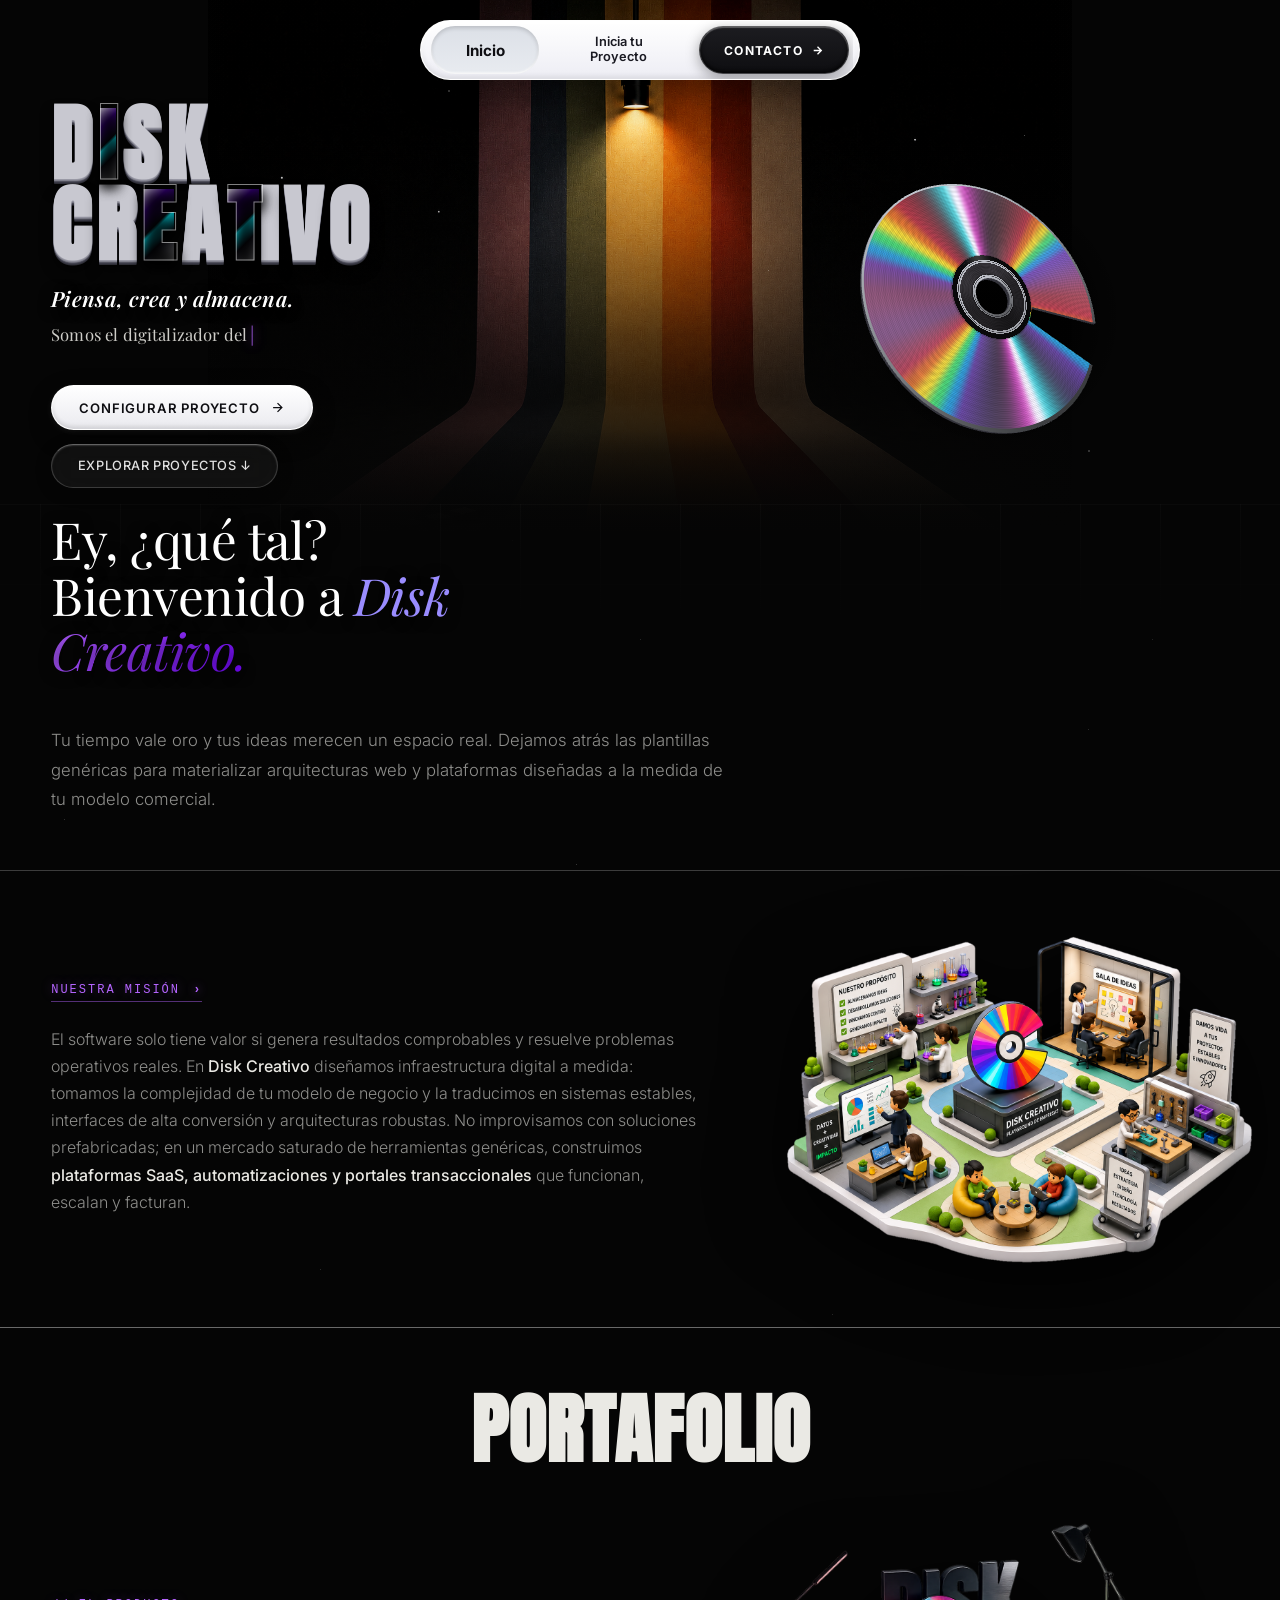
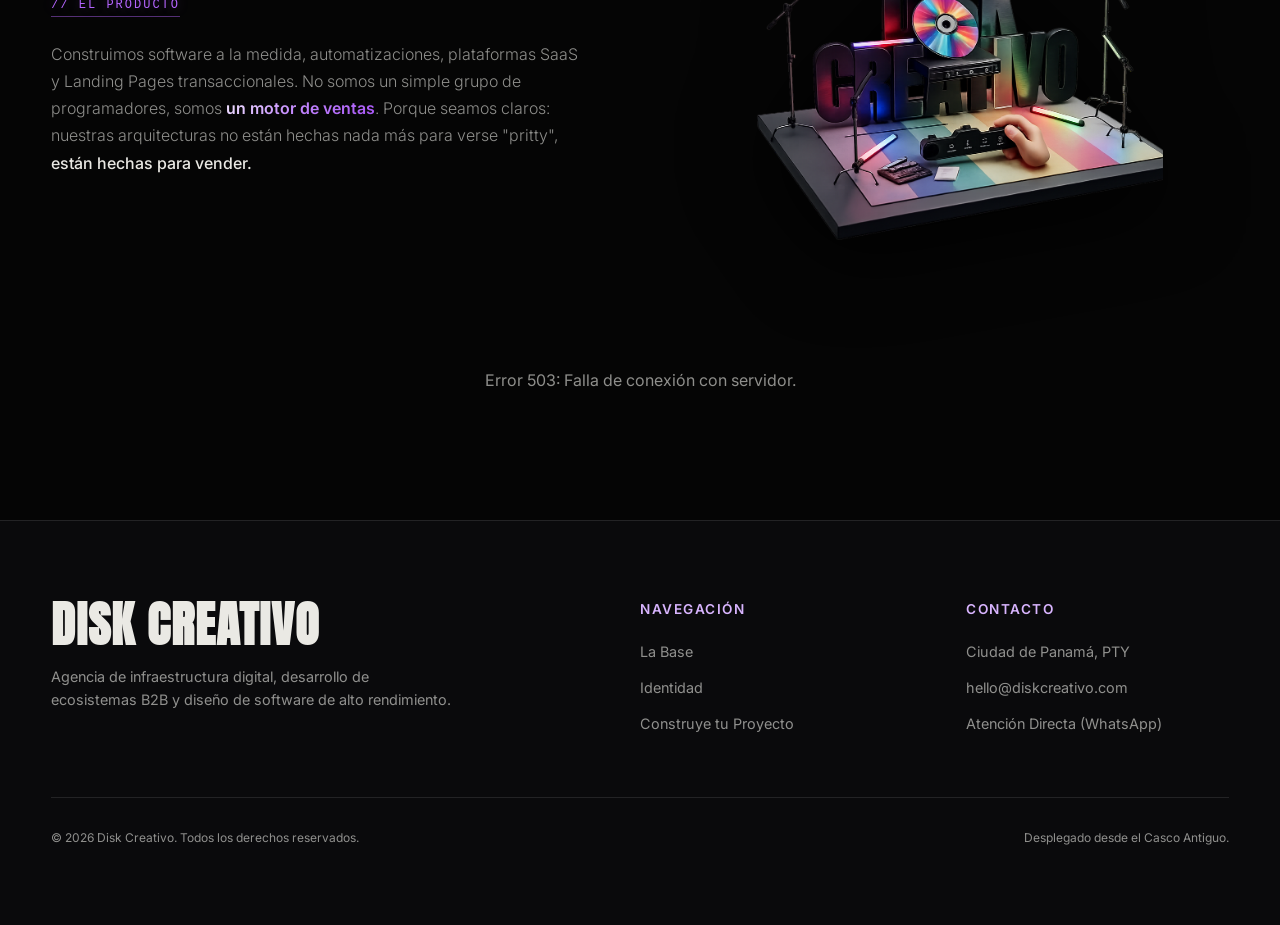
==== commit aa224e99: "feat(prod): promover mejoras de diseno a index (morados neon, serif boutique, fusion de hero y cache" ====
--- a/index.html
+++ b/index.html
@@ -23,8 +23,8 @@
     <link href="https://fonts.googleapis.com/css2?family=Anton&family=Inter:wght@300;400;500;600&family=Playfair+Display:ital,wght@0,400;0,600;1,400;1,700&display=swap" rel="stylesheet">
 
     <!-- Estilos Modulares -->
-    <link rel="stylesheet" href="assets/css/main.css?v=26">
-    <link rel="stylesheet" href="assets/css/landing.css?v=26">
+    <link rel="stylesheet" href="assets/css/main.css?v=27">
+    <link rel="stylesheet" href="assets/css/landing.css?v=27">
 </head>
 <body>
 
@@ -134,16 +134,13 @@
 
         <div class="content-wrapper">
             
-            <!-- Sección: Bienvenida -->
-            <section class="b2b-block">
+            <!-- Sección: Bienvenida (Laptop retirada temporalmente; recurso preservado en assets/images/editorial/laptop-proyectos.png) -->
+            <section class="b2b-block welcome-block">
                 <div class="block-text">
                     <h2 class="bp-title">Ey, ¿qué tal?<br>Bienvenido a <span class="disk-accent">Disk</span><br><span class="creativo-accent">Creativo.</span></h2>
                     <p class="bp-desc">
                         Tu tiempo vale oro y tus ideas merecen un espacio real. Dejamos atrás las plantillas genéricas para materializar arquitecturas web y plataformas diseñadas a la medida de tu modelo comercial.
                     </p>
-                </div>
-                <div class="block-img">
-                    <img src="assets/images/editorial/laptop-proyectos.png" alt="Maqueta Proyectos Laptop" class="bp-img laptop-render" loading="lazy" decoding="async">
                 </div>
             </section>
 
@@ -226,8 +223,8 @@
 
     <!-- Scripts Modulares -->
     <script src="assets/js/three.min.js"></script>
-    <script src="assets/js/disc-3d.js?v=26"></script>
-    <script src="assets/js/main.js?v=26"></script>
-    <script src="assets/js/portfolio.js?v=26"></script>
+    <script src="assets/js/disc-3d.js?v=27"></script>
+    <script src="assets/js/main.js?v=27"></script>
+    <script src="assets/js/portfolio.js?v=27"></script>
 </body>
 </html>
--- a/assets/css/main.css
+++ b/assets/css/main.css
@@ -3,8 +3,11 @@
     --bg-primary: #050505;
     --bg-secondary: #0A0A0C;
     --brand-purple: #6B00FF;
-    --accent-neon: #00FF66;
-    --accent-neon-glow: rgba(0, 255, 102, 0.35);
+    --accent-neon: #B565FF;
+    --accent-neon-glow: rgba(181, 101, 255, 0.42);
+    --accent-violet-light: #D8B4FE;
+    --accent-violet-vivid: #A855F7;
+    --accent-violet-deep: #7000FF;
     --accent-cyan: #00F0FF;
     --text-main: #EAE9E4; 
     --text-muted: rgba(234, 233, 228, 0.6);
@@ -64,9 +67,9 @@
     background-color: var(--bg-primary);
     background-image: 
         /* Fusión suave a los costados hacia negro sólido */
-        linear-gradient(to right, #050505 0%, rgba(5,5,5,0) 20%, rgba(5,5,5,0) 80%, #050505 100%),
-        /* Fusión suave inferior hacia negro antes de la cinta analógica */
-        linear-gradient(to bottom, rgba(5,5,5,0.06) 0%, transparent 40%, rgba(5,5,5,0.85) 80%, #050505 100%),
+        linear-gradient(to right, #050505 0%, rgba(5,5,5,0) 18%, rgba(5,5,5,0) 82%, #050505 100%),
+        /* Fusión vertical suave: las franjas se disuelven progresivamente a negro antes de llegar a Bienvenida */
+        linear-gradient(to bottom, rgba(5,5,5,0.02) 0%, transparent 20%, rgba(5,5,5,0.22) 36%, rgba(5,5,5,0.60) 52%, rgba(5,5,5,0.90) 70%, #050505 82%, #050505 100%),
         /* Fondo original de index */
         url('../images/backgrounds/escenario-lampara.png');
     background-position: center top, center top, center top;
@@ -510,9 +513,9 @@
 .footer-nav h4 { 
     font-family: var(--font-sans); 
     font-size: 0.85rem; 
-    color: #fff; 
+    color: var(--accent-violet-light, #D8B4FE); 
     text-transform: uppercase; 
-    letter-spacing: 1px; 
+    letter-spacing: 1.5px; 
     margin-bottom: 1.5rem; 
     font-weight: 600;
 }
--- a/assets/css/landing.css
+++ b/assets/css/landing.css
@@ -1,12 +1,12 @@
 /* ─── 03. HERO SECTION (DISTRIBUCIÓN ASIMÉTRICA & COMPACTA) ─── */
 .hero-section.hero-compact {
     position: relative;
-    min-height: 65vh;
+    min-height: auto;
     height: auto;
     display: flex;
     align-items: center;
     justify-content: center;
-    padding: clamp(100px, 14vh, 135px) 4vw clamp(40px, 6vh, 60px) 4vw;
+    padding: clamp(90px, 12vh, 120px) 4vw clamp(1rem, 2.5vh, 2rem) 4vw;
     z-index: 10;
 }
 
@@ -113,13 +113,13 @@
 .delay-6 { animation-delay: 7.5s; }
 
 .hero-compact-statement {
-    max-width: 580px;
-    font-family: var(--font-sans);
+    max-width: 620px;
+    font-family: var(--font-serif);
     font-size: clamp(0.95rem, 1.2vw, 1.12rem);
     line-height: 1.6;
     color: rgba(242, 242, 245, 0.8);
     font-weight: 300;
-    margin-bottom: 2rem;
+    margin-bottom: 2.2rem;
     text-align: left;
 }
 
@@ -136,22 +136,37 @@
 }
 
 .hero-statement-lead {
-    font-size: 1.12em;
-    font-weight: 700;
+    display: inline-block;
+    font-family: var(--font-serif);
+    font-size: clamp(1.24rem, 1.65vw, 1.55rem);
+    font-weight: 600;
+    font-style: italic;
     color: #FFFFFF;
-    letter-spacing: -0.2px;
+    letter-spacing: 0.3px;
+    line-height: 1.35;
+    margin-bottom: 0.4rem;
+    text-shadow: 0 2px 14px rgba(0, 0, 0, 0.7);
 }
 
 .typewriter-text {
+    font-family: var(--font-serif);
+    font-size: clamp(1.04rem, 1.3vw, 1.22rem);
     font-weight: 400;
-    color: rgba(242, 242, 245, 0.9);
+    font-style: normal;
+    line-height: 1.65;
+    color: rgba(234, 233, 228, 0.88);
+    letter-spacing: 0.15px;
 }
 
 .typewriter-cursor {
     display: inline-block;
-    color: var(--accent-neon, #00FF66);
+    font-family: var(--font-serif);
+    font-size: 1.25em;
+    color: var(--accent-neon);
     font-weight: 300;
-    margin-left: 2px;
+    margin-left: 3px;
+    vertical-align: -1px;
+    text-shadow: 0 0 10px rgba(181, 101, 255, 0.75), 0 0 20px rgba(181, 101, 255, 0.35);
     animation: blinkTypeCursor 0.9s steps(1) infinite;
 }
 
@@ -162,9 +177,10 @@
 
 .terminal-caret {
     display: inline-block;
-    color: var(--accent-neon, #00FF66);
+    color: var(--accent-neon);
     font-weight: 800;
     margin-left: 4px;
+    text-shadow: 0 0 10px rgba(181, 101, 255, 0.8);
     animation: blinkCaret 1.1s steps(1) infinite;
 }
 
@@ -315,20 +331,22 @@
 /* ─── TRANSICIÓN SUAVE / DIFUMINADO NEGRO (HERO -> IDENTIDAD) ─── */
 .analog-cut {
     width: 100%; 
-    height: clamp(60px, 10vh, 120px); 
+    height: clamp(120px, 16vh, 160px); 
     display: block;
     background: linear-gradient(
         to bottom,
         rgba(5, 5, 5, 0) 0%,
-        rgba(5, 5, 5, 0.45) 35%,
-        rgba(5, 5, 5, 0.88) 70%,
+        rgba(5, 5, 5, 0.25) 25%,
+        rgba(5, 5, 5, 0.65) 55%,
+        rgba(5, 5, 5, 0.92) 80%,
         #050505 100%
     );
     position: relative; 
-    z-index: 25; 
+    z-index: 2; 
     border: none;
     box-shadow: none;
-    margin-top: -40px;
+    margin-top: -80px;
+    margin-bottom: -70px;
     pointer-events: none;
 }
 
@@ -434,13 +452,15 @@
 
 /* ─── 05. NÚCLEO INFERIOR (LAYOUT EDITORIAL B2B) ─── */
 .engineering-bg { 
-    background-color: var(--bg-primary); 
+    background-color: transparent; 
     background-image: 
+        linear-gradient(to bottom, transparent 0%, rgba(5,5,5,0.7) 60px, #050505 120px, #050505 100%),
         linear-gradient(rgba(255,255,255,0.02) 1px, transparent 1px),
         linear-gradient(90deg, rgba(255,255,255,0.02) 1px, transparent 1px);
-    background-size: 50px 50px;
+    background-size: 100% 100%, 80px 80px, 80px 80px;
+    background-position: center top;
     position: relative; 
-    z-index: 20; 
+    z-index: 5; 
     padding-bottom: 50px; 
     width: 100%; 
     overflow: hidden; 
@@ -448,7 +468,7 @@
 
 .content-wrapper {
     position: relative; 
-    z-index: 10;
+    z-index: 20;
     max-width: 1400px; 
     margin: 0 auto; 
     width: 100%;
@@ -480,9 +500,10 @@
     letter-spacing: 2px; 
     text-transform: uppercase; 
     display: inline-block; 
-    border-bottom: 1px solid var(--accent-neon); 
+    border-bottom: 1px solid rgba(181, 101, 255, 0.45); 
     padding-bottom: 4px; 
     align-self: flex-start;
+    text-shadow: 0 0 12px rgba(181, 101, 255, 0.35);
 }
 
 .bp-title { 
@@ -521,9 +542,12 @@
     font-weight: 500; 
 }
 .bp-highlight { 
-    color: var(--accent-neon); 
+    color: var(--accent-violet-light, #D8B4FE); 
+    background: linear-gradient(135deg, #F3E8FF 0%, #C084FC 50%, #A855F7 100%);
+    -webkit-background-clip: text;
+    -webkit-text-fill-color: transparent;
     font-style: normal; 
-    font-weight: 500;
+    font-weight: 600;
 }
 
 .block-img { 
@@ -913,3 +937,41 @@
         height: clamp(150px, 46vw, 195px);
     }
 }
+
+/* ─── BLOQUE DE BIENVENIDA EDITORIAL COMPACTO (SIN LAPTOP) ─── */
+.b2b-block.welcome-block {
+    display: block;
+    grid-template-columns: 1fr;
+    max-width: 900px;
+    padding-top: 0.5rem;
+    padding-bottom: 3.5rem;
+    position: relative;
+    z-index: 25;
+}
+
+.b2b-block.welcome-block .block-text {
+    max-width: 780px;
+    position: relative;
+    z-index: 25;
+}
+
+.b2b-block.welcome-block .bp-title {
+    color: #FFFFFF;
+    opacity: 1;
+    font-size: clamp(2.4rem, 4vw, 4rem);
+    line-height: 1.08;
+    margin-bottom: 1.5rem;
+    letter-spacing: -0.5px;
+    position: relative;
+    z-index: 30;
+    text-shadow: 0 2px 14px rgba(0, 0, 0, 0.85);
+}
+
+.b2b-block.welcome-block .bp-desc {
+    font-size: clamp(1.05rem, 1.25vw, 1.22rem);
+    line-height: 1.75;
+    color: var(--text-muted);
+    max-width: 680px;
+    position: relative;
+    z-index: 30;
+}
